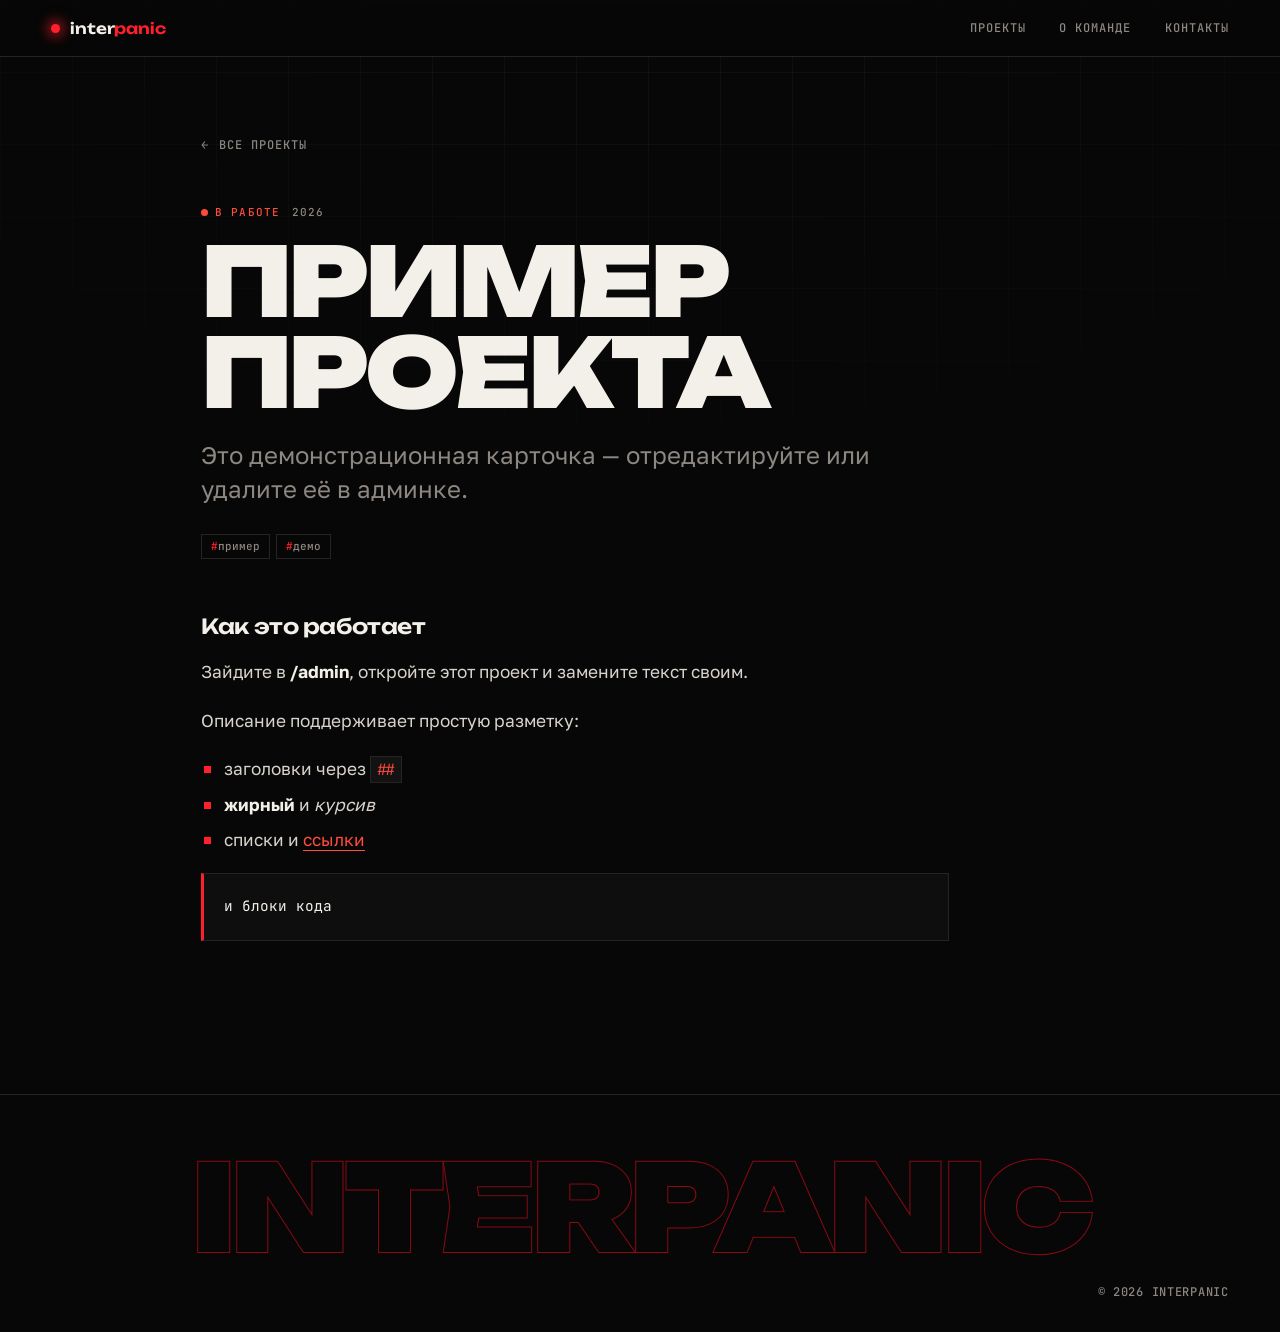
==== p/primer-proekta/index.html @ d17631e9 "Сайт interpanic Co-Authored-By: Claude Fable 5.2 <noreply@anthropic.com>" ====
<!doctype html>
<html lang="ru">
<head>
<meta charset="utf-8">
<meta name="viewport" content="width=device-width, initial-scale=1">
<title>Пример проекта — interpanic</title>
<meta name="description" content="Это демонстрационная карточка — отредактируйте или удалите её в админке.">
<meta property="og:title" content="Пример проекта — interpanic">
<meta property="og:description" content="Это демонстрационная карточка — отредактируйте или удалите её в админке.">
<meta name="theme-color" content="#070707">
<link rel="icon" href="/static/favicon.svg" type="image/svg+xml">
<link rel="preconnect" href="https://fonts.googleapis.com">
<link rel="preconnect" href="https://fonts.gstatic.com" crossorigin>
<link href="https://fonts.googleapis.com/css2?family=Golos+Text:wght@400;500;600&family=JetBrains+Mono:wght@400;500&family=Unbounded:wght@400;600;800;900&display=swap" rel="stylesheet">
<link rel="stylesheet" href="/static/site.css?v=1794582080">
</head>
<body class="page-project">
<div class="bg-grid" aria-hidden="true"></div>
<header class="top">
  <a class="logo" href="/" aria-label="interpanic — на главную"><span class="logo-dot"></span><span>inter<b>panic</b></span></a>
  <nav>
    <a href="/#projects">Проекты</a>
    <a href="/#about">О команде</a>
    <a href="/#contacts">Контакты</a>
  </nav>
</header>
<main>

<article class="project">
  <a class="back" href="/#projects"><span aria-hidden="true">←</span> Все проекты</a>
  <div class="card-meta"><span class="status status-wip">В работе</span><span class="year">2026</span></div>
  <h1 class="p-title">Пример проекта</h1>
  <p class="p-lead">Это демонстрационная карточка — отредактируйте или удалите её в админке.</p>
  <ul class="tags"><li>пример</li><li>демо</li></ul>
  <div class="p-actions"></div>
  
  <div class="prose"><h3>Как это работает</h3>
<p>Зайдите в <strong>/admin</strong>, откройте этот проект и замените текст своим.</p>
<p>Описание поддерживает простую разметку:</p>
<ul><li>заголовки через <code>##</code></li><li><strong>жирный</strong> и <em>курсив</em></li><li>списки и <a href="https://example.com" target="_blank" rel="noopener noreferrer">ссылки</a></li></ul>
<pre><code>и блоки кода</code></pre></div>
</article>

</main>
<footer class="foot" id="contacts">
  <div class="foot-big" aria-hidden="true">interpanic</div>
  <div class="foot-row">
    <div class="foot-links"></div>
    <div class="foot-copy">© 2026 interpanic</div>
  </div>
</footer>
<script src="/static/site.js?v=1794581861" defer></script>
</body>
</html>
---- static/site.css ----
:root {
  --bg: #070707;
  --bg-2: #0e0e0f;
  --surface: #131314;
  --line: #242425;
  --text: #f3efe9;
  --muted: #8d8782;
  --red: #ff1f2d;
  --red-hot: #ff4b3a;
  --red-deep: #8a0a14;
  --red-dark: #2a0508;
  --display: "Unbounded", "Arial Black", system-ui, sans-serif;
  --body: "Golos Text", system-ui, -apple-system, "Segoe UI", sans-serif;
  --mono: "JetBrains Mono", ui-monospace, Consolas, monospace;
  --gutter: clamp(16px, 4vw, 56px);
  --max: 1440px;
}

*, *::before, *::after { box-sizing: border-box; }
html { scroll-behavior: smooth; -webkit-text-size-adjust: 100%; }
body {
  margin: 0;
  background: var(--bg);
  color: var(--text);
  font: 400 17px/1.6 var(--body);
  overflow-x: hidden;
  -webkit-font-smoothing: antialiased;
}
::selection { background: var(--red); color: #000; }
a { color: inherit; text-decoration: none; }
img { display: block; max-width: 100%; }
h1, h2, h3, p, ul, ol, dl, dd, figure { margin: 0; padding: 0; }
ul { list-style: none; }
button { font: inherit; color: inherit; cursor: pointer; }
:focus-visible { outline: 2px solid var(--red); outline-offset: 3px; }
.muted { color: var(--muted); }

/* ---------- фон */
.bg-grid {
  position: fixed; inset: 0; z-index: -1; pointer-events: none;
  background-image:
    linear-gradient(to right, rgba(255,255,255,.035) 1px, transparent 1px),
    linear-gradient(to bottom, rgba(255,255,255,.035) 1px, transparent 1px);
  background-size: 72px 72px;
  mask-image: radial-gradient(ellipse 90% 70% at 50% 0%, #000 20%, transparent 85%);
  -webkit-mask-image: radial-gradient(ellipse 90% 70% at 50% 0%, #000 20%, transparent 85%);
}

/* ---------- шапка */
.top {
  position: sticky; top: 0; z-index: 20;
  display: flex; align-items: center; justify-content: space-between; gap: 16px;
  padding: 14px var(--gutter);
  background: rgba(7,7,7,.72);
  backdrop-filter: blur(14px); -webkit-backdrop-filter: blur(14px);
  border-bottom: 1px solid var(--line);
}
.logo {
  display: inline-flex; align-items: center; gap: 10px;
  font: 600 15px/1 var(--display); letter-spacing: -.01em; text-transform: lowercase;
}
.logo b { color: var(--red); font-weight: 600; }
.logo-dot {
  width: 9px; height: 9px; border-radius: 50%; background: var(--red);
  box-shadow: 0 0 14px 2px var(--red);
}
.top nav { display: flex; gap: clamp(14px, 3vw, 34px); }
.top nav a {
  font: 500 12px/1 var(--mono); letter-spacing: .08em; text-transform: uppercase;
  color: var(--muted); padding: 8px 0; position: relative; transition: color .2s;
}
.top nav a::after {
  content: ""; position: absolute; left: 0; right: 0; bottom: 0; height: 1px;
  background: var(--red); transform: scaleX(0); transform-origin: left; transition: transform .25s;
}
.top nav a:hover { color: var(--text); }
.top nav a:hover::after { transform: scaleX(1); }

main { overflow-x: clip; }

/* ---------- hero */
.hero {
  position: relative;
  max-width: var(--max); margin: 0 auto;
  padding: clamp(48px, 9vw, 120px) var(--gutter) clamp(40px, 6vw, 80px);
}
.hero-glow {
  position: absolute; z-index: -1; pointer-events: none;
  right: -10%; top: -20%; width: 75%; aspect-ratio: 1;
  background: radial-gradient(circle, rgba(255,31,45,.32) 0%, rgba(138,10,20,.16) 38%, transparent 68%);
  filter: blur(20px);
  animation: breathe 7s ease-in-out infinite;
}
@keyframes breathe { 50% { transform: scale(1.12); opacity: .75; } }

.eyebrow {
  display: inline-flex; align-items: center; gap: 10px;
  font: 500 12px/1 var(--mono); letter-spacing: .14em; text-transform: uppercase; color: var(--muted);
  margin-bottom: clamp(20px, 3vw, 36px);
}
.pulse { width: 7px; height: 7px; border-radius: 50%; background: var(--red); animation: pulse 1.6s infinite; }
@keyframes pulse { 0% { box-shadow: 0 0 0 0 rgba(255,31,45,.7); } 100% { box-shadow: 0 0 0 12px rgba(255,31,45,0); } }

.wordmark {
  font: 900 clamp(2.6rem, 14.2vw, 13.5rem)/.86 var(--display);
  letter-spacing: -.045em; text-transform: uppercase;
  display: flex; flex-direction: column;
}
.wm-a { color: var(--bg); -webkit-text-stroke: 3px var(--text); paint-order: stroke fill; }
.wm-b { color: var(--red); align-self: flex-start; text-shadow: 0 0 80px rgba(255,31,45,.45); }

.glitch { position: relative; display: inline-block; }
.glitch::before, .glitch::after {
  content: attr(data-text); position: absolute; left: 0; top: 0; width: 100%;
  pointer-events: none; opacity: .9; text-shadow: none;
}
.glitch::before { color: #fff; animation: glitch-a 4.5s steps(1) infinite; clip-path: inset(0 0 100% 0); }
.glitch::after { color: var(--red-deep); animation: glitch-b 4.5s steps(1) infinite; clip-path: inset(100% 0 0 0); }
@keyframes glitch-a {
  0%, 86%, 100% { clip-path: inset(0 0 100% 0); transform: none; }
  87% { clip-path: inset(12% 0 68% 0); transform: translate(-.035em, 0); }
  89% { clip-path: inset(58% 0 22% 0); transform: translate(.04em, 0); }
  91% { clip-path: inset(34% 0 52% 0); transform: translate(-.02em, 0); }
  93% { clip-path: inset(80% 0 6% 0); transform: translate(.03em, 0); }
}
@keyframes glitch-b {
  0%, 86%, 100% { clip-path: inset(100% 0 0 0); transform: none; }
  88% { clip-path: inset(44% 0 38% 0); transform: translate(.045em, .01em); }
  90% { clip-path: inset(6% 0 82% 0); transform: translate(-.04em, 0); }
  92% { clip-path: inset(66% 0 18% 0); transform: translate(.025em, -.01em); }
}

.hero-row {
  display: flex; flex-wrap: wrap; align-items: flex-end; justify-content: space-between; gap: 24px 48px;
  margin-top: clamp(28px, 4vw, 56px);
}
.lead { max-width: 34ch; font-size: clamp(1.1rem, 1.7vw, 1.5rem); line-height: 1.4; color: var(--text); text-wrap: balance; }

.btn {
  display: inline-flex; align-items: center; gap: 12px;
  padding: 16px 26px; border: 1px solid var(--red); background: var(--red); color: #0a0000;
  font: 600 13px/1 var(--mono); letter-spacing: .08em; text-transform: uppercase;
  transition: background .2s, color .2s, box-shadow .2s, transform .2s;
}
.btn:hover { background: transparent; color: var(--red); box-shadow: 0 0 40px -6px rgba(255,31,45,.7); transform: translateY(-2px); }
.btn-ghost { background: transparent; color: var(--text); border-color: var(--line); }
.btn-ghost:hover { border-color: var(--red); }

.stats {
  display: grid; grid-template-columns: repeat(3, minmax(0, 1fr));
  margin-top: clamp(40px, 6vw, 80px); border-top: 1px solid var(--line);
}
.stats > div { padding: 20px 0 0; display: flex; flex-direction: column-reverse; gap: 6px; }
.stats > div + div { padding-left: clamp(12px, 3vw, 32px); border-left: 1px solid var(--line); }
.stats dt { font: 500 11px/1.2 var(--mono); letter-spacing: .12em; text-transform: uppercase; color: var(--muted); }
.stats dd { font: 800 clamp(1.8rem, 4.5vw, 3.6rem)/1 var(--display); font-variant-numeric: tabular-nums; }

/* ---------- бегущая строка */
.ticker { overflow: hidden; background: var(--red); color: #0a0000; border-block: 1px solid #000; transform: rotate(-1deg) scale(1.02); margin: 12px 0 0; }
.ticker-track { display: inline-flex; align-items: center; white-space: nowrap; padding: 13px 0; animation: ticker 36s linear infinite; }
.ticker span { font: 800 clamp(.9rem, 1.6vw, 1.25rem)/1 var(--display); text-transform: uppercase; letter-spacing: -.01em; padding: 0 20px; }
.ticker i { font-style: normal; font-size: .9em; }
@keyframes ticker { to { transform: translateX(-33.333%); } }

/* ---------- секции */
.section { max-width: var(--max); margin: 0 auto; padding: clamp(64px, 10vw, 140px) var(--gutter) 0; }
.section-head { display: flex; flex-wrap: wrap; align-items: flex-end; justify-content: space-between; gap: 20px 32px; margin-bottom: clamp(28px, 4vw, 52px); }
.section-head h2 { font: 800 clamp(1.9rem, 5.2vw, 4.4rem)/1 var(--display); letter-spacing: -.035em; text-transform: uppercase; display: flex; align-items: baseline; gap: .4em; }
.idx { font: 500 13px/1 var(--mono); letter-spacing: .1em; color: var(--red); transform: translateY(-.9em); }

.chips { display: flex; flex-wrap: wrap; gap: 8px; }
.chip {
  padding: 9px 14px; background: transparent; border: 1px solid var(--line); border-radius: 999px;
  font: 500 12px/1 var(--mono); letter-spacing: .04em; color: var(--muted); transition: all .18s;
}
.chip:hover { color: var(--text); border-color: var(--muted); }
.chip.is-on { background: var(--text); border-color: var(--text); color: #000; }

/* ---------- карточки */
.grid { display: grid; grid-template-columns: repeat(auto-fill, minmax(min(100%, 340px), 1fr)); gap: clamp(14px, 1.6vw, 24px); }
.card {
  position: relative; display: flex; flex-direction: column;
  background: var(--surface); border: 1px solid var(--line);
  transition: border-color .25s, transform .35s cubic-bezier(.2,.8,.2,1), box-shadow .35s;
  overflow: hidden;
}
.card:hover { border-color: var(--red); transform: translateY(-6px); box-shadow: 0 24px 60px -24px rgba(255,31,45,.55); }
.card[hidden] { display: none; }
.card-cover { position: relative; aspect-ratio: 16 / 10; overflow: hidden; background: var(--red-dark); }
.card-cover img { width: 100%; height: 100%; object-fit: cover; filter: saturate(.9) contrast(1.05); transition: transform .6s cubic-bezier(.2,.8,.2,1), filter .4s; }
.card:hover .card-cover img { transform: scale(1.05); filter: none; }
.card-cover::after { content: ""; position: absolute; inset: 0; background: linear-gradient(to top, rgba(19,19,20,.9), transparent 45%); pointer-events: none; }
.cv-0 { background: radial-gradient(circle at 80% 15%, var(--red) 0%, var(--red-deep) 32%, #0b0102 72%); }
.cv-1 { background: repeating-linear-gradient(135deg, #160304 0 18px, #1f0506 18px 36px), var(--red-dark); }
.cv-1::before { content: ""; position: absolute; inset: 0; background: radial-gradient(circle at 15% 90%, rgba(255,31,45,.8), transparent 55%); }
.cv-2 { background: linear-gradient(160deg, #0b0102 30%, var(--red-deep) 70%, var(--red-hot) 100%); }
.cv-3 { background: conic-gradient(from 210deg at 70% 60%, #0b0102, var(--red-deep), var(--red), #0b0102 62%); }
.card-num {
  position: absolute; right: 14px; bottom: -4px; z-index: 1;
  font: 900 clamp(4.5rem, 9vw, 7.5rem)/1 var(--display); letter-spacing: -.06em;
  color: rgba(255,255,255,.16);
}
.card-body { padding: 20px 22px 24px; display: flex; flex-direction: column; gap: 10px; flex: 1; }
.card-meta { display: flex; align-items: center; gap: 12px; font: 500 11px/1 var(--mono); letter-spacing: .1em; text-transform: uppercase; color: var(--muted); }
.status { display: inline-flex; align-items: center; gap: 7px; }
.status::before { content: ""; width: 7px; height: 7px; border-radius: 50%; background: currentColor; }
.status-released { color: var(--text); }
.status-wip { color: var(--red-hot); }
.status-wip::before { animation: pulse 1.6s infinite; }
.status-archived { color: var(--muted); }
.card h3 { font: 600 clamp(1.15rem, 1.6vw, 1.45rem)/1.15 var(--display); letter-spacing: -.02em; padding-right: 32px; }
.card p { color: var(--muted); font-size: .96rem; line-height: 1.5; }
.tags { display: flex; flex-wrap: wrap; gap: 6px; margin-top: auto; padding-top: 8px; }
.tags li { font: 500 11px/1 var(--mono); padding: 6px 9px; border: 1px solid var(--line); color: var(--muted); }
.tags li::before { content: "#"; color: var(--red); }
.card-arrow {
  position: absolute; right: 18px; top: 18px; z-index: 2;
  width: 38px; height: 38px; display: grid; place-items: center;
  background: #000; border: 1px solid var(--line); color: var(--text);
  transition: background .2s, color .2s, border-color .2s;
}
.card:hover .card-arrow { background: var(--red); border-color: var(--red); color: #000; }

@media (min-width: 900px) {
  .card-featured { grid-column: span 2; }
  .card-featured .card-cover { aspect-ratio: 21 / 9; }
  .card-featured h3 { font-size: clamp(1.5rem, 2.4vw, 2.2rem); }
}

.empty {
  border: 1px dashed var(--line); padding: clamp(40px, 8vw, 96px) 24px; text-align: center;
  display: flex; flex-direction: column; gap: 8px; color: var(--muted);
}
.empty b { font: 800 clamp(1.4rem, 3vw, 2.2rem)/1.1 var(--display); color: var(--text); text-transform: uppercase; }

/* ---------- о команде */
.about-body { display: grid; grid-template-columns: minmax(0, 1.4fr) minmax(0, 1fr); gap: clamp(28px, 6vw, 96px); align-items: start; }
.about-text { font-size: clamp(1.2rem, 2.3vw, 2rem); line-height: 1.35; letter-spacing: -.01em; text-wrap: pretty; }
.about-text p + p { margin-top: .8em; }
.about-text strong { color: var(--red); font-weight: 500; }
.about-text a { border-bottom: 1px solid var(--red); }
.members { border-top: 1px solid var(--line); }
.members li { display: flex; justify-content: space-between; align-items: baseline; gap: 16px; padding: 16px 0; border-bottom: 1px solid var(--line); }
.members b { font: 600 1rem/1.2 var(--display); letter-spacing: -.01em; }
.members span { font: 500 12px/1.3 var(--mono); color: var(--muted); text-align: right; text-transform: uppercase; letter-spacing: .06em; }
@media (max-width: 800px) { .about-body { grid-template-columns: 1fr; } }

/* ---------- подвал */
.foot { margin-top: clamp(80px, 12vw, 180px); border-top: 1px solid var(--line); overflow: hidden; }
.foot-big {
  font: 900 clamp(1.6rem, 9.4vw, 9.5rem)/.8 var(--display); letter-spacing: -.05em; text-transform: uppercase; text-align: center;
  color: var(--bg); -webkit-text-stroke: 2px var(--red-deep); paint-order: stroke fill; padding: clamp(28px, 5vw, 64px) 0 0; white-space: nowrap;
  transition: -webkit-text-stroke-color .4s;
}
.foot:hover .foot-big { -webkit-text-stroke-color: var(--red); }
.foot-row { display: flex; flex-wrap: wrap; justify-content: space-between; align-items: center; gap: 16px; max-width: var(--max); margin: 0 auto; padding: 28px var(--gutter) 32px; font: 500 12px/1.4 var(--mono); letter-spacing: .06em; text-transform: uppercase; }
.foot-links { display: flex; flex-wrap: wrap; gap: 10px 26px; }
.foot-links a { display: inline-flex; gap: 6px; transition: color .2s; }
.foot-links a:hover { color: var(--red); }
.foot-links .muted { text-transform: none; letter-spacing: 0; }
.foot-copy { color: var(--muted); }

/* ---------- страница проекта */
.project { max-width: 980px; margin: 0 auto; padding: clamp(32px, 6vw, 72px) var(--gutter) 0; }
.back { display: inline-flex; gap: 10px; font: 500 12px/1 var(--mono); letter-spacing: .08em; text-transform: uppercase; color: var(--muted); margin-bottom: clamp(28px, 5vw, 56px); transition: color .2s; }
.back:hover { color: var(--red); }
.p-title { font: 900 clamp(2.2rem, 8vw, 6rem)/.95 var(--display); letter-spacing: -.04em; text-transform: uppercase; margin: 18px 0 20px; overflow-wrap: anywhere; }
.p-lead { font-size: clamp(1.1rem, 2vw, 1.5rem); line-height: 1.4; color: var(--muted); max-width: 46ch; }
.project .tags { margin-top: 20px; }
.p-actions { display: flex; flex-wrap: wrap; gap: 12px; margin-top: 28px; }
.p-actions:empty { display: none; }
.p-cover { margin-top: clamp(32px, 5vw, 56px); border: 1px solid var(--line); box-shadow: 0 40px 120px -50px rgba(255,31,45,.6); }
.p-cover img { width: 100%; }
.prose { margin-top: clamp(32px, 5vw, 56px); max-width: 68ch; font-size: 1.08rem; line-height: 1.7; color: #d8d3cc; }
.prose > * + * { margin-top: 1.1em; }
.prose h2, .prose h3, .prose h4 { font-family: var(--display); color: var(--text); letter-spacing: -.02em; line-height: 1.15; margin-top: 1.8em; }
.prose h2 { font-size: 1.7rem; font-weight: 800; }
.prose h3 { font-size: 1.3rem; font-weight: 600; }
.prose h4 { font-size: 1.05rem; font-weight: 600; }
.prose a { color: var(--red-hot); border-bottom: 1px solid currentColor; }
.prose strong { color: var(--text); }
.prose ul, .prose ol { padding-left: 1.3em; }
.prose ul { list-style: none; }
.prose ul li { position: relative; }
.prose ul li::before { content: ""; position: absolute; left: -1.15em; top: .7em; width: 7px; height: 7px; background: var(--red); }
.prose li + li { margin-top: .35em; }
.prose code { font: .9em var(--mono); background: var(--surface); border: 1px solid var(--line); padding: .12em .4em; color: var(--red-hot); }
.prose pre { background: var(--bg-2); border: 1px solid var(--line); border-left: 3px solid var(--red); padding: 18px 20px; overflow-x: auto; }
.prose pre code { background: none; border: 0; padding: 0; color: var(--text); font-size: .9rem; }

.notfound { min-height: 60vh; display: grid; place-items: center; align-content: center; gap: 20px; text-align: center; padding: 60px var(--gutter); }
.notfound h1 { font: 900 clamp(6rem, 28vw, 20rem)/.85 var(--display); color: var(--red); letter-spacing: -.05em; }
.notfound p { color: var(--muted); }

/* ---------- появление */
.js .reveal { opacity: 0; transform: translateY(26px); transition: opacity .7s, transform .7s cubic-bezier(.2,.8,.2,1), border-color .25s, box-shadow .35s; }
.js .reveal.in { opacity: 1; transform: none; }
.js .card.reveal.in:hover { transform: translateY(-6px); }

@media (max-width: 560px) {
  .top nav a:nth-child(3) { display: none; }
  .hero-row .btn { width: 100%; justify-content: center; }
}
@media (prefers-reduced-motion: reduce) {
  *, *::before, *::after { animation: none !important; transition: none !important; }
  html { scroll-behavior: auto; }
  .js .reveal { opacity: 1; transform: none; }
}
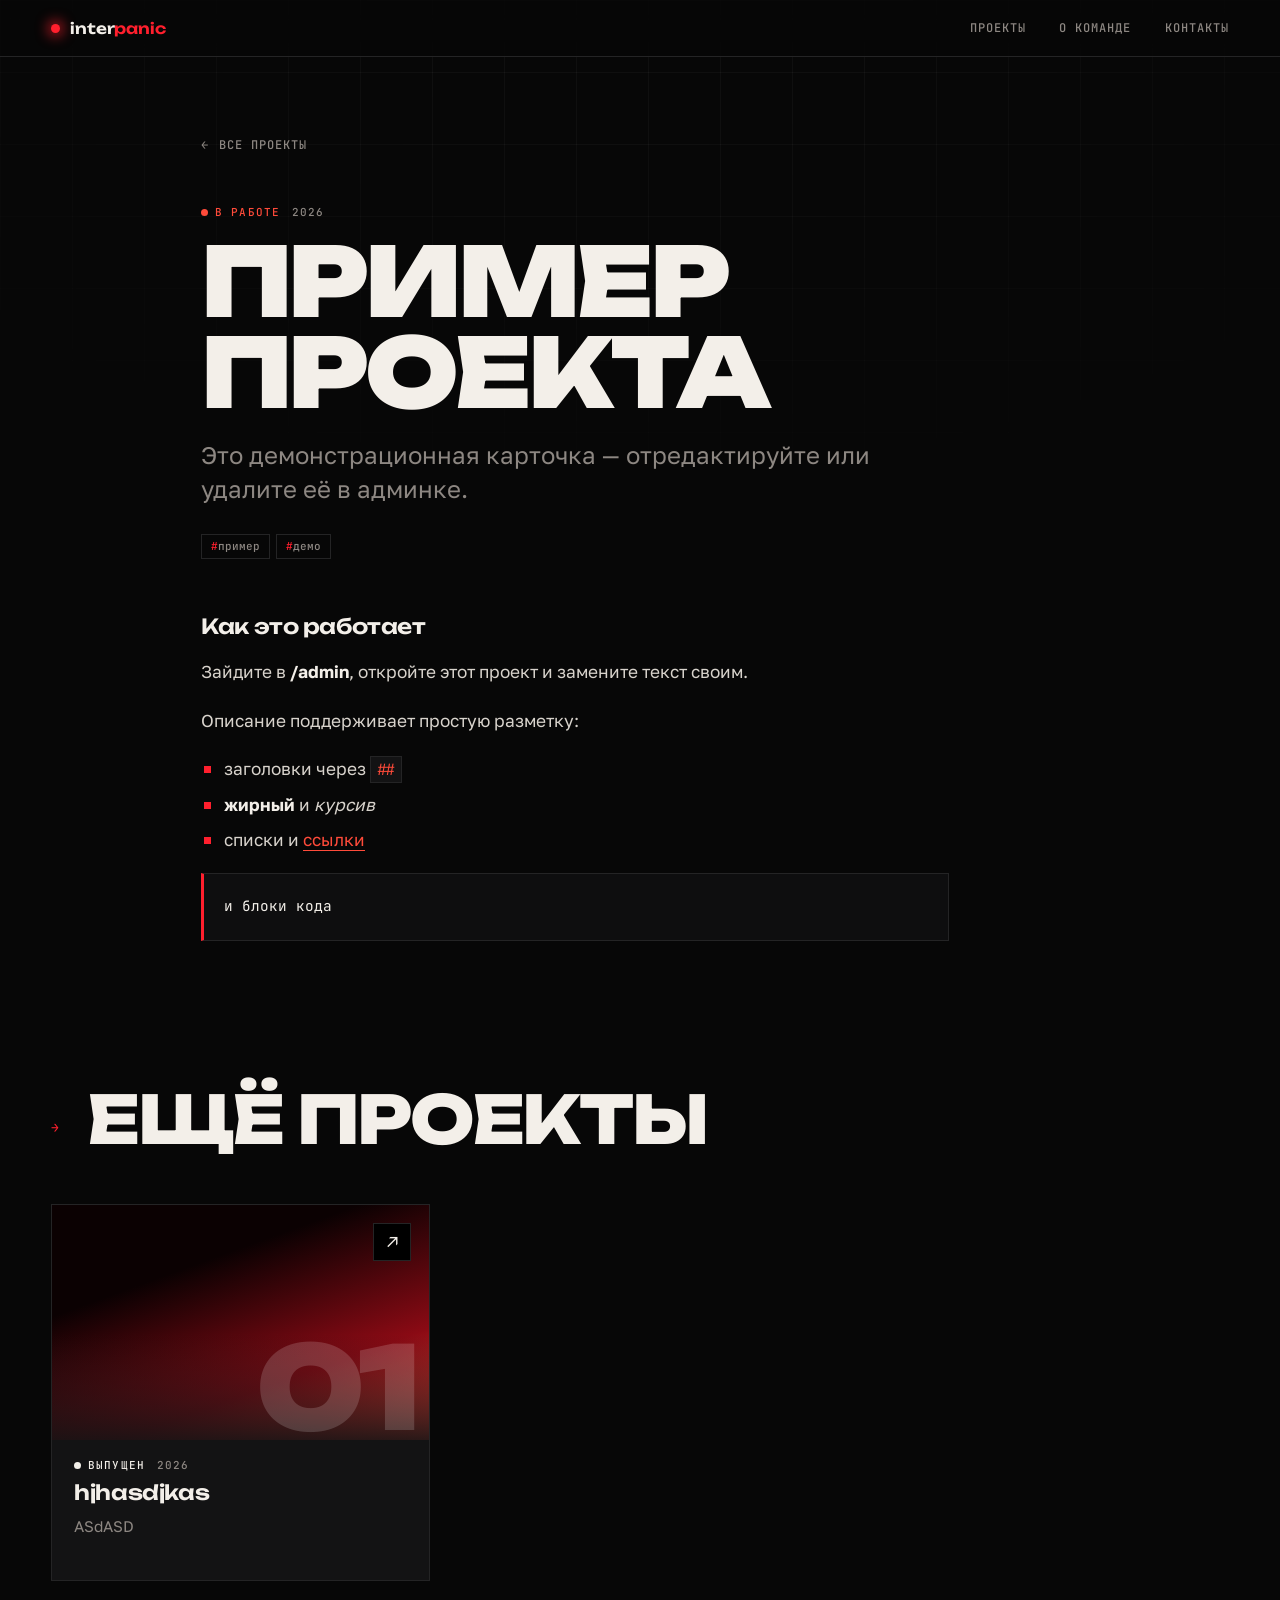
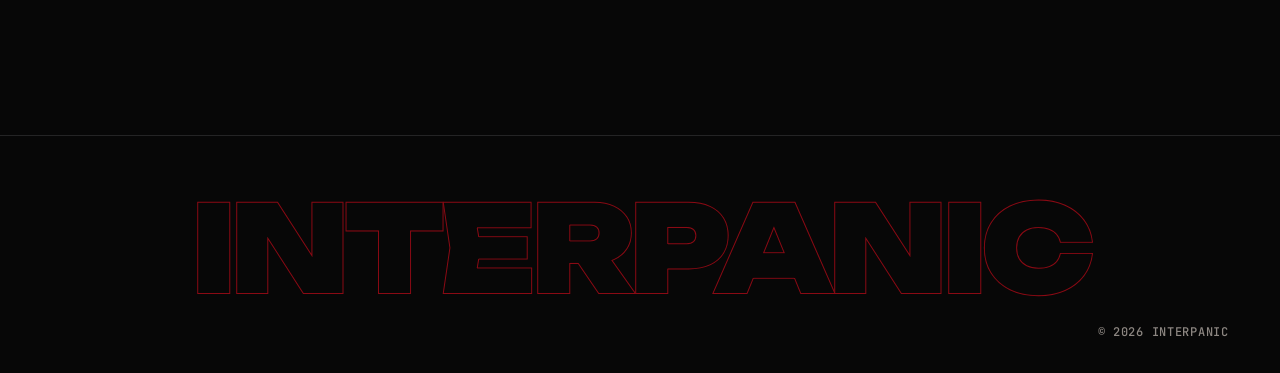
==== commit b4d3ac20: "Обновление сайта 13.11.2026 18:38" ====
--- a/p/primer-proekta/index.html
+++ b/p/primer-proekta/index.html
@@ -40,7 +40,16 @@
 <ul><li>заголовки через <code>##</code></li><li><strong>жирный</strong> и <em>курсив</em></li><li>списки и <a href="https://example.com" target="_blank" rel="noopener noreferrer">ссылки</a></li></ul>
 <pre><code>и блоки кода</code></pre></div>
 </article>
-
+<section class="section"><div class="section-head"><h2><span class="idx">→</span>Ещё проекты</h2></div><div class="grid"><a class="card reveal" href="/p/hjhasdjkas" data-tags="">
+  <div class="card-cover cv-2"><span class="card-num" aria-hidden="true">01</span></div>
+  <div class="card-body">
+    <div class="card-meta"><span class="status status-released">Выпущен</span><span class="year">2026</span></div>
+    <h3>hjhasdjkas</h3>
+    <p>ASdASD</p>
+    <ul class="tags"></ul>
+  </div>
+  <span class="card-arrow" aria-hidden="true">↗</span>
+</a></div></section>
 </main>
 <footer class="foot" id="contacts">
   <div class="foot-big" aria-hidden="true">interpanic</div>
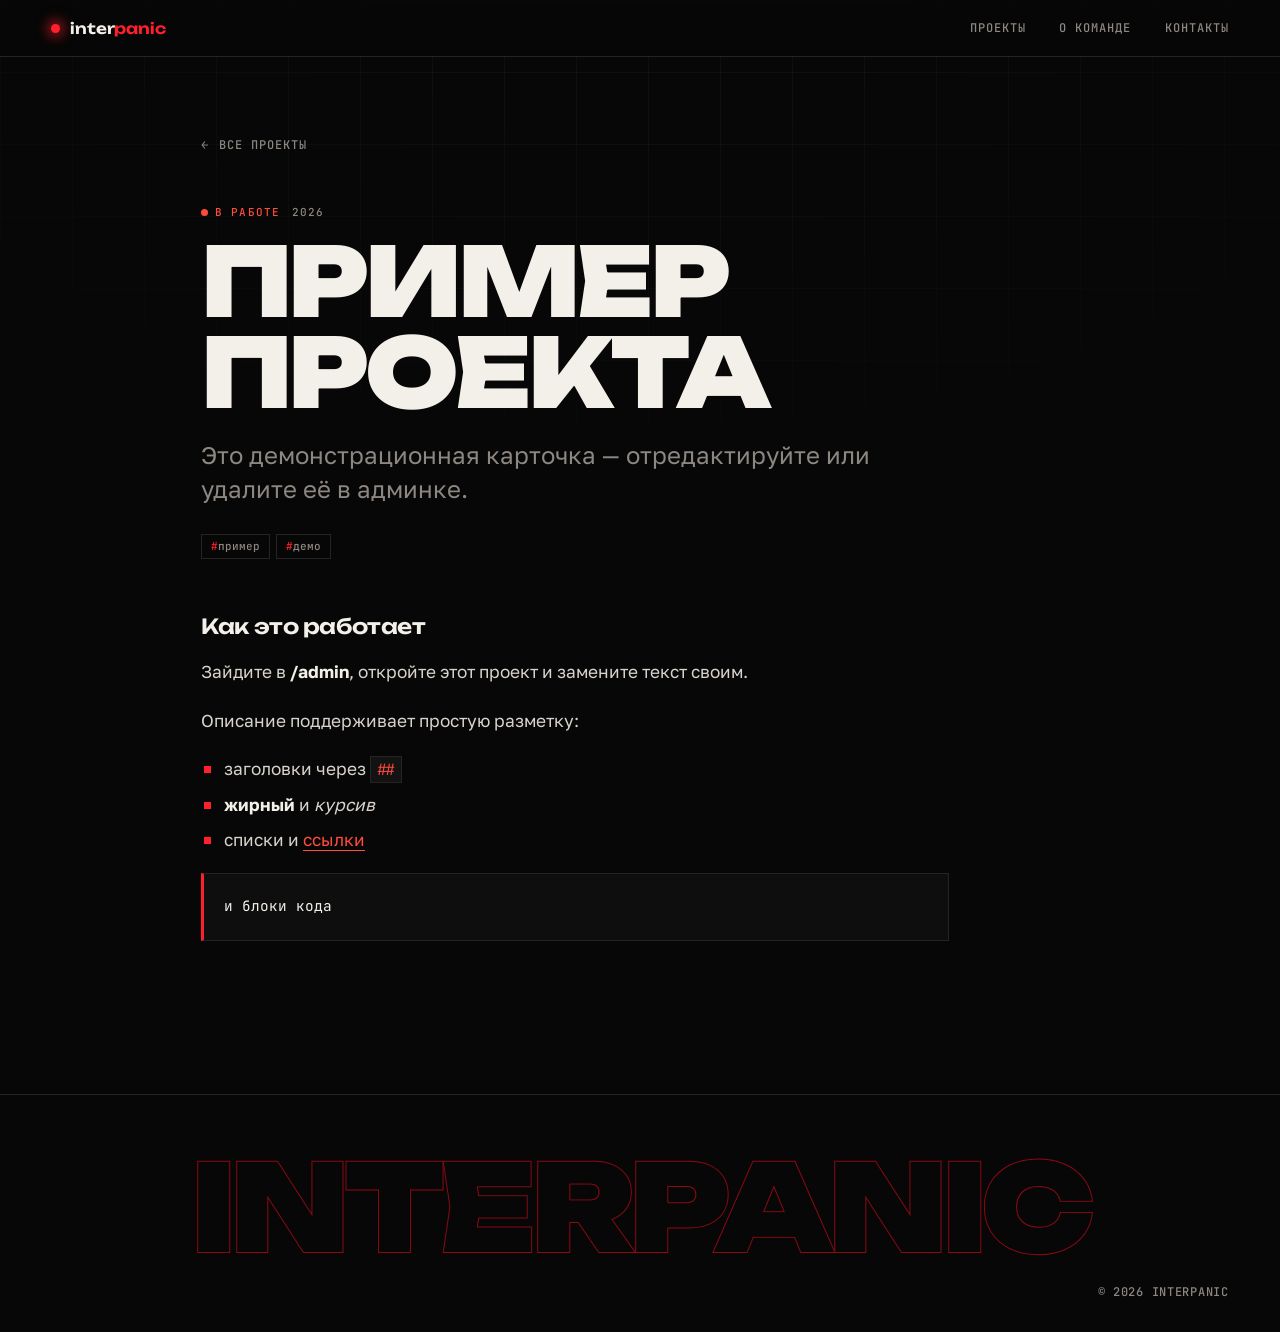
==== commit 4070bafd: "Обновление сайта 13.11.2026 18:50" ====
--- a/p/primer-proekta/index.html
+++ b/p/primer-proekta/index.html
@@ -40,16 +40,7 @@
 <ul><li>заголовки через <code>##</code></li><li><strong>жирный</strong> и <em>курсив</em></li><li>списки и <a href="https://example.com" target="_blank" rel="noopener noreferrer">ссылки</a></li></ul>
 <pre><code>и блоки кода</code></pre></div>
 </article>
-<section class="section"><div class="section-head"><h2><span class="idx">→</span>Ещё проекты</h2></div><div class="grid"><a class="card reveal" href="/p/hjhasdjkas" data-tags="">
-  <div class="card-cover cv-2"><span class="card-num" aria-hidden="true">01</span></div>
-  <div class="card-body">
-    <div class="card-meta"><span class="status status-released">Выпущен</span><span class="year">2026</span></div>
-    <h3>hjhasdjkas</h3>
-    <p>ASdASD</p>
-    <ul class="tags"></ul>
-  </div>
-  <span class="card-arrow" aria-hidden="true">↗</span>
-</a></div></section>
+
 </main>
 <footer class="foot" id="contacts">
   <div class="foot-big" aria-hidden="true">interpanic</div>
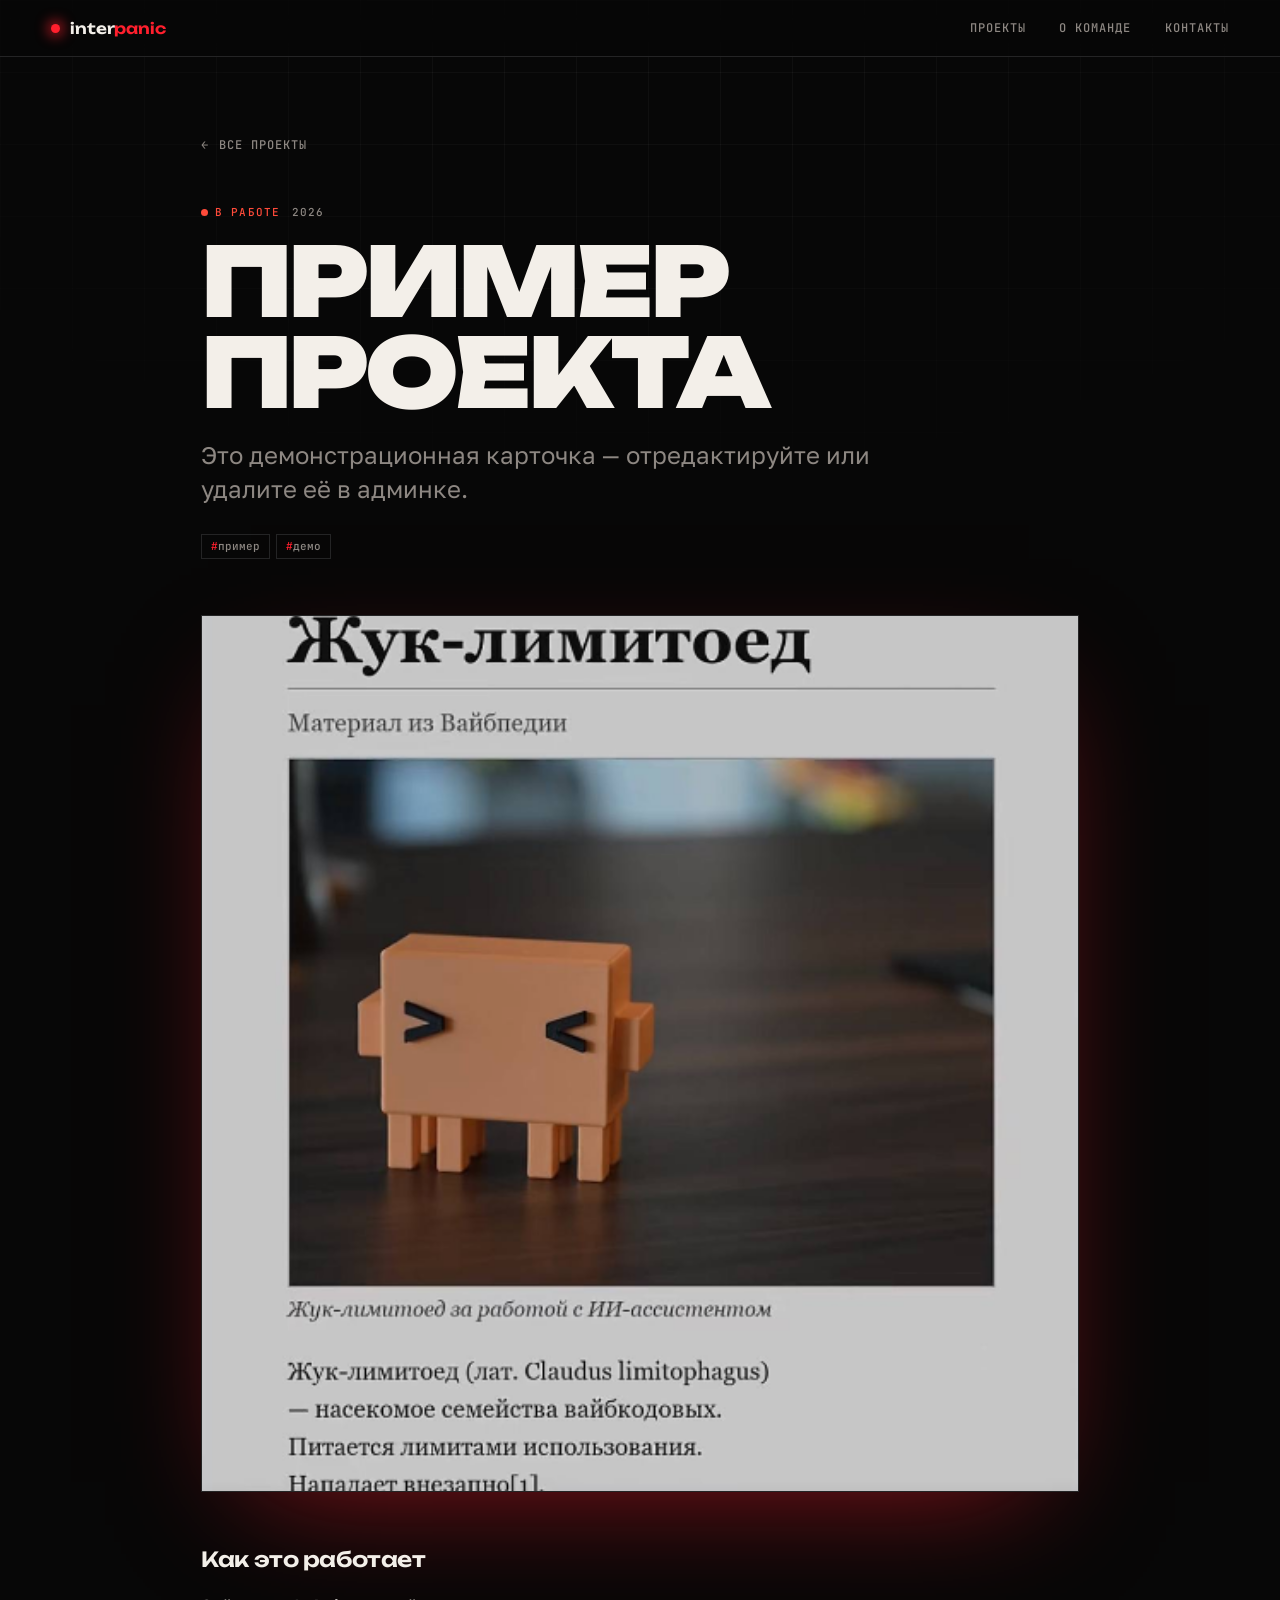
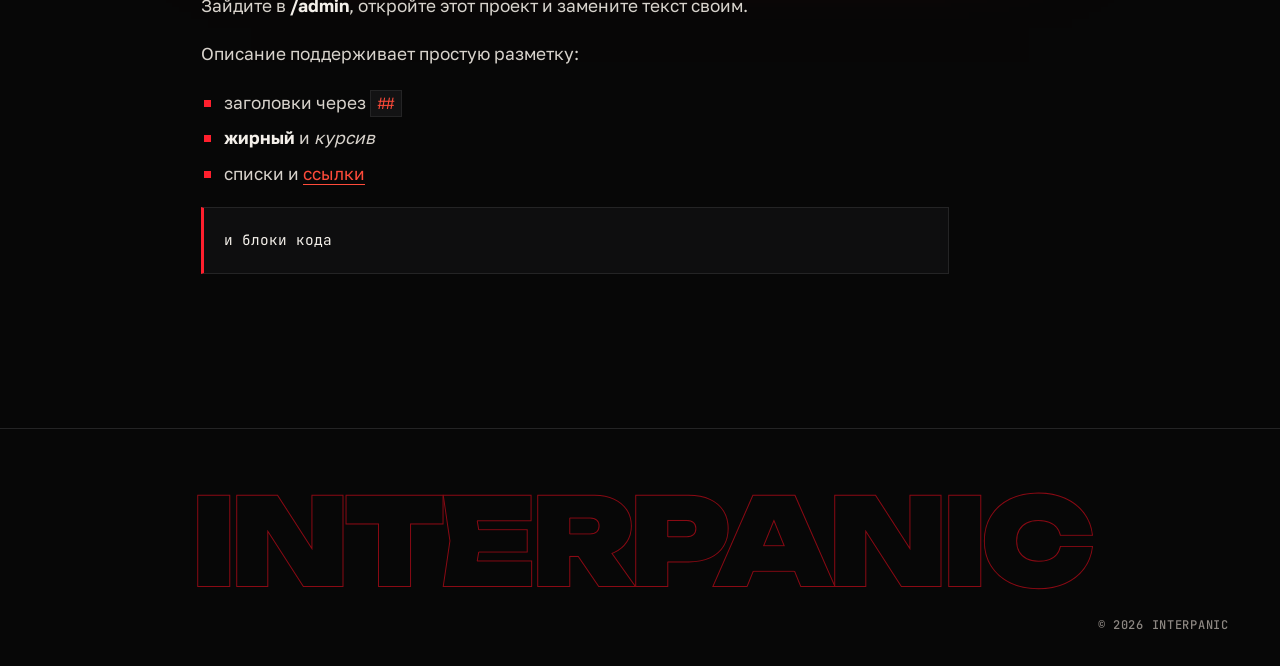
==== commit 3e4afa74: "Обновление сайта 13.11.2026 10:41" ====
--- a/p/primer-proekta/index.html
+++ b/p/primer-proekta/index.html
@@ -12,7 +12,7 @@
 <link rel="preconnect" href="https://fonts.googleapis.com">
 <link rel="preconnect" href="https://fonts.gstatic.com" crossorigin>
 <link href="https://fonts.googleapis.com/css2?family=Golos+Text:wght@400;500;600&family=JetBrains+Mono:wght@400;500&family=Unbounded:wght@400;600;800;900&display=swap" rel="stylesheet">
-<link rel="stylesheet" href="/static/site.css?v=1794582080">
+<link rel="stylesheet" href="/static/site.css?v=9e82927d44">
 </head>
 <body class="page-project">
 <div class="bg-grid" aria-hidden="true"></div>
@@ -33,7 +33,7 @@
   <p class="p-lead">Это демонстрационная карточка — отредактируйте или удалите её в админке.</p>
   <ul class="tags"><li>пример</li><li>демо</li></ul>
   <div class="p-actions"></div>
-  
+  <figure class="p-cover"><img src="/uploads/399c927395d0ecb6b4d0ae6af2a08e31.png" alt="Обложка проекта Пример проекта"></figure>
   <div class="prose"><h3>Как это работает</h3>
 <p>Зайдите в <strong>/admin</strong>, откройте этот проект и замените текст своим.</p>
 <p>Описание поддерживает простую разметку:</p>
@@ -49,6 +49,6 @@
     <div class="foot-copy">© 2026 interpanic</div>
   </div>
 </footer>
-<script src="/static/site.js?v=1794581861" defer></script>
+<script src="/static/site.js?v=f67827b212" defer></script>
 </body>
 </html>
--- a/static/site.css
+++ b/static/site.css
@@ -1,308 +1,308 @@
-:root {
-  --bg: #070707;
-  --bg-2: #0e0e0f;
-  --surface: #131314;
-  --line: #242425;
-  --text: #f3efe9;
-  --muted: #8d8782;
-  --red: #ff1f2d;
-  --red-hot: #ff4b3a;
-  --red-deep: #8a0a14;
-  --red-dark: #2a0508;
-  --display: "Unbounded", "Arial Black", system-ui, sans-serif;
-  --body: "Golos Text", system-ui, -apple-system, "Segoe UI", sans-serif;
-  --mono: "JetBrains Mono", ui-monospace, Consolas, monospace;
-  --gutter: clamp(16px, 4vw, 56px);
-  --max: 1440px;
-}
-
-*, *::before, *::after { box-sizing: border-box; }
-html { scroll-behavior: smooth; -webkit-text-size-adjust: 100%; }
-body {
-  margin: 0;
-  background: var(--bg);
-  color: var(--text);
-  font: 400 17px/1.6 var(--body);
-  overflow-x: hidden;
-  -webkit-font-smoothing: antialiased;
-}
-::selection { background: var(--red); color: #000; }
-a { color: inherit; text-decoration: none; }
-img { display: block; max-width: 100%; }
-h1, h2, h3, p, ul, ol, dl, dd, figure { margin: 0; padding: 0; }
-ul { list-style: none; }
-button { font: inherit; color: inherit; cursor: pointer; }
-:focus-visible { outline: 2px solid var(--red); outline-offset: 3px; }
-.muted { color: var(--muted); }
-
-/* ---------- фон */
-.bg-grid {
-  position: fixed; inset: 0; z-index: -1; pointer-events: none;
-  background-image:
-    linear-gradient(to right, rgba(255,255,255,.035) 1px, transparent 1px),
-    linear-gradient(to bottom, rgba(255,255,255,.035) 1px, transparent 1px);
-  background-size: 72px 72px;
-  mask-image: radial-gradient(ellipse 90% 70% at 50% 0%, #000 20%, transparent 85%);
-  -webkit-mask-image: radial-gradient(ellipse 90% 70% at 50% 0%, #000 20%, transparent 85%);
-}
-
-/* ---------- шапка */
-.top {
-  position: sticky; top: 0; z-index: 20;
-  display: flex; align-items: center; justify-content: space-between; gap: 16px;
-  padding: 14px var(--gutter);
-  background: rgba(7,7,7,.72);
-  backdrop-filter: blur(14px); -webkit-backdrop-filter: blur(14px);
-  border-bottom: 1px solid var(--line);
-}
-.logo {
-  display: inline-flex; align-items: center; gap: 10px;
-  font: 600 15px/1 var(--display); letter-spacing: -.01em; text-transform: lowercase;
-}
-.logo b { color: var(--red); font-weight: 600; }
-.logo-dot {
-  width: 9px; height: 9px; border-radius: 50%; background: var(--red);
-  box-shadow: 0 0 14px 2px var(--red);
-}
-.top nav { display: flex; gap: clamp(14px, 3vw, 34px); }
-.top nav a {
-  font: 500 12px/1 var(--mono); letter-spacing: .08em; text-transform: uppercase;
-  color: var(--muted); padding: 8px 0; position: relative; transition: color .2s;
-}
-.top nav a::after {
-  content: ""; position: absolute; left: 0; right: 0; bottom: 0; height: 1px;
-  background: var(--red); transform: scaleX(0); transform-origin: left; transition: transform .25s;
-}
-.top nav a:hover { color: var(--text); }
-.top nav a:hover::after { transform: scaleX(1); }
-
-main { overflow-x: clip; }
-
-/* ---------- hero */
-.hero {
-  position: relative;
-  max-width: var(--max); margin: 0 auto;
-  padding: clamp(48px, 9vw, 120px) var(--gutter) clamp(40px, 6vw, 80px);
-}
-.hero-glow {
-  position: absolute; z-index: -1; pointer-events: none;
-  right: -10%; top: -20%; width: 75%; aspect-ratio: 1;
-  background: radial-gradient(circle, rgba(255,31,45,.32) 0%, rgba(138,10,20,.16) 38%, transparent 68%);
-  filter: blur(20px);
-  animation: breathe 7s ease-in-out infinite;
-}
-@keyframes breathe { 50% { transform: scale(1.12); opacity: .75; } }
-
-.eyebrow {
-  display: inline-flex; align-items: center; gap: 10px;
-  font: 500 12px/1 var(--mono); letter-spacing: .14em; text-transform: uppercase; color: var(--muted);
-  margin-bottom: clamp(20px, 3vw, 36px);
-}
-.pulse { width: 7px; height: 7px; border-radius: 50%; background: var(--red); animation: pulse 1.6s infinite; }
-@keyframes pulse { 0% { box-shadow: 0 0 0 0 rgba(255,31,45,.7); } 100% { box-shadow: 0 0 0 12px rgba(255,31,45,0); } }
-
-.wordmark {
-  font: 900 clamp(2.6rem, 14.2vw, 13.5rem)/.86 var(--display);
-  letter-spacing: -.045em; text-transform: uppercase;
-  display: flex; flex-direction: column;
-}
-.wm-a { color: var(--bg); -webkit-text-stroke: 3px var(--text); paint-order: stroke fill; }
-.wm-b { color: var(--red); align-self: flex-start; text-shadow: 0 0 80px rgba(255,31,45,.45); }
-
-.glitch { position: relative; display: inline-block; }
-.glitch::before, .glitch::after {
-  content: attr(data-text); position: absolute; left: 0; top: 0; width: 100%;
-  pointer-events: none; opacity: .9; text-shadow: none;
-}
-.glitch::before { color: #fff; animation: glitch-a 4.5s steps(1) infinite; clip-path: inset(0 0 100% 0); }
-.glitch::after { color: var(--red-deep); animation: glitch-b 4.5s steps(1) infinite; clip-path: inset(100% 0 0 0); }
-@keyframes glitch-a {
-  0%, 86%, 100% { clip-path: inset(0 0 100% 0); transform: none; }
-  87% { clip-path: inset(12% 0 68% 0); transform: translate(-.035em, 0); }
-  89% { clip-path: inset(58% 0 22% 0); transform: translate(.04em, 0); }
-  91% { clip-path: inset(34% 0 52% 0); transform: translate(-.02em, 0); }
-  93% { clip-path: inset(80% 0 6% 0); transform: translate(.03em, 0); }
-}
-@keyframes glitch-b {
-  0%, 86%, 100% { clip-path: inset(100% 0 0 0); transform: none; }
-  88% { clip-path: inset(44% 0 38% 0); transform: translate(.045em, .01em); }
-  90% { clip-path: inset(6% 0 82% 0); transform: translate(-.04em, 0); }
-  92% { clip-path: inset(66% 0 18% 0); transform: translate(.025em, -.01em); }
-}
-
-.hero-row {
-  display: flex; flex-wrap: wrap; align-items: flex-end; justify-content: space-between; gap: 24px 48px;
-  margin-top: clamp(28px, 4vw, 56px);
-}
-.lead { max-width: 34ch; font-size: clamp(1.1rem, 1.7vw, 1.5rem); line-height: 1.4; color: var(--text); text-wrap: balance; }
-
-.btn {
-  display: inline-flex; align-items: center; gap: 12px;
-  padding: 16px 26px; border: 1px solid var(--red); background: var(--red); color: #0a0000;
-  font: 600 13px/1 var(--mono); letter-spacing: .08em; text-transform: uppercase;
-  transition: background .2s, color .2s, box-shadow .2s, transform .2s;
-}
-.btn:hover { background: transparent; color: var(--red); box-shadow: 0 0 40px -6px rgba(255,31,45,.7); transform: translateY(-2px); }
-.btn-ghost { background: transparent; color: var(--text); border-color: var(--line); }
-.btn-ghost:hover { border-color: var(--red); }
-
-.stats {
-  display: grid; grid-template-columns: repeat(3, minmax(0, 1fr));
-  margin-top: clamp(40px, 6vw, 80px); border-top: 1px solid var(--line);
-}
-.stats > div { padding: 20px 0 0; display: flex; flex-direction: column-reverse; gap: 6px; }
-.stats > div + div { padding-left: clamp(12px, 3vw, 32px); border-left: 1px solid var(--line); }
-.stats dt { font: 500 11px/1.2 var(--mono); letter-spacing: .12em; text-transform: uppercase; color: var(--muted); }
-.stats dd { font: 800 clamp(1.8rem, 4.5vw, 3.6rem)/1 var(--display); font-variant-numeric: tabular-nums; }
-
-/* ---------- бегущая строка */
-.ticker { overflow: hidden; background: var(--red); color: #0a0000; border-block: 1px solid #000; transform: rotate(-1deg) scale(1.02); margin: 12px 0 0; }
-.ticker-track { display: inline-flex; align-items: center; white-space: nowrap; padding: 13px 0; animation: ticker 36s linear infinite; }
-.ticker span { font: 800 clamp(.9rem, 1.6vw, 1.25rem)/1 var(--display); text-transform: uppercase; letter-spacing: -.01em; padding: 0 20px; }
-.ticker i { font-style: normal; font-size: .9em; }
-@keyframes ticker { to { transform: translateX(-33.333%); } }
-
-/* ---------- секции */
-.section { max-width: var(--max); margin: 0 auto; padding: clamp(64px, 10vw, 140px) var(--gutter) 0; }
-.section-head { display: flex; flex-wrap: wrap; align-items: flex-end; justify-content: space-between; gap: 20px 32px; margin-bottom: clamp(28px, 4vw, 52px); }
-.section-head h2 { font: 800 clamp(1.9rem, 5.2vw, 4.4rem)/1 var(--display); letter-spacing: -.035em; text-transform: uppercase; display: flex; align-items: baseline; gap: .4em; }
-.idx { font: 500 13px/1 var(--mono); letter-spacing: .1em; color: var(--red); transform: translateY(-.9em); }
-
-.chips { display: flex; flex-wrap: wrap; gap: 8px; }
-.chip {
-  padding: 9px 14px; background: transparent; border: 1px solid var(--line); border-radius: 999px;
-  font: 500 12px/1 var(--mono); letter-spacing: .04em; color: var(--muted); transition: all .18s;
-}
-.chip:hover { color: var(--text); border-color: var(--muted); }
-.chip.is-on { background: var(--text); border-color: var(--text); color: #000; }
-
-/* ---------- карточки */
-.grid { display: grid; grid-template-columns: repeat(auto-fill, minmax(min(100%, 340px), 1fr)); gap: clamp(14px, 1.6vw, 24px); }
-.card {
-  position: relative; display: flex; flex-direction: column;
-  background: var(--surface); border: 1px solid var(--line);
-  transition: border-color .25s, transform .35s cubic-bezier(.2,.8,.2,1), box-shadow .35s;
-  overflow: hidden;
-}
-.card:hover { border-color: var(--red); transform: translateY(-6px); box-shadow: 0 24px 60px -24px rgba(255,31,45,.55); }
-.card[hidden] { display: none; }
-.card-cover { position: relative; aspect-ratio: 16 / 10; overflow: hidden; background: var(--red-dark); }
-.card-cover img { width: 100%; height: 100%; object-fit: cover; filter: saturate(.9) contrast(1.05); transition: transform .6s cubic-bezier(.2,.8,.2,1), filter .4s; }
-.card:hover .card-cover img { transform: scale(1.05); filter: none; }
-.card-cover::after { content: ""; position: absolute; inset: 0; background: linear-gradient(to top, rgba(19,19,20,.9), transparent 45%); pointer-events: none; }
-.cv-0 { background: radial-gradient(circle at 80% 15%, var(--red) 0%, var(--red-deep) 32%, #0b0102 72%); }
-.cv-1 { background: repeating-linear-gradient(135deg, #160304 0 18px, #1f0506 18px 36px), var(--red-dark); }
-.cv-1::before { content: ""; position: absolute; inset: 0; background: radial-gradient(circle at 15% 90%, rgba(255,31,45,.8), transparent 55%); }
-.cv-2 { background: linear-gradient(160deg, #0b0102 30%, var(--red-deep) 70%, var(--red-hot) 100%); }
-.cv-3 { background: conic-gradient(from 210deg at 70% 60%, #0b0102, var(--red-deep), var(--red), #0b0102 62%); }
-.card-num {
-  position: absolute; right: 14px; bottom: -4px; z-index: 1;
-  font: 900 clamp(4.5rem, 9vw, 7.5rem)/1 var(--display); letter-spacing: -.06em;
-  color: rgba(255,255,255,.16);
-}
-.card-body { padding: 20px 22px 24px; display: flex; flex-direction: column; gap: 10px; flex: 1; }
-.card-meta { display: flex; align-items: center; gap: 12px; font: 500 11px/1 var(--mono); letter-spacing: .1em; text-transform: uppercase; color: var(--muted); }
-.status { display: inline-flex; align-items: center; gap: 7px; }
-.status::before { content: ""; width: 7px; height: 7px; border-radius: 50%; background: currentColor; }
-.status-released { color: var(--text); }
-.status-wip { color: var(--red-hot); }
-.status-wip::before { animation: pulse 1.6s infinite; }
-.status-archived { color: var(--muted); }
-.card h3 { font: 600 clamp(1.15rem, 1.6vw, 1.45rem)/1.15 var(--display); letter-spacing: -.02em; padding-right: 32px; }
-.card p { color: var(--muted); font-size: .96rem; line-height: 1.5; }
-.tags { display: flex; flex-wrap: wrap; gap: 6px; margin-top: auto; padding-top: 8px; }
-.tags li { font: 500 11px/1 var(--mono); padding: 6px 9px; border: 1px solid var(--line); color: var(--muted); }
-.tags li::before { content: "#"; color: var(--red); }
-.card-arrow {
-  position: absolute; right: 18px; top: 18px; z-index: 2;
-  width: 38px; height: 38px; display: grid; place-items: center;
-  background: #000; border: 1px solid var(--line); color: var(--text);
-  transition: background .2s, color .2s, border-color .2s;
-}
-.card:hover .card-arrow { background: var(--red); border-color: var(--red); color: #000; }
-
-@media (min-width: 900px) {
-  .card-featured { grid-column: span 2; }
-  .card-featured .card-cover { aspect-ratio: 21 / 9; }
-  .card-featured h3 { font-size: clamp(1.5rem, 2.4vw, 2.2rem); }
-}
-
-.empty {
-  border: 1px dashed var(--line); padding: clamp(40px, 8vw, 96px) 24px; text-align: center;
-  display: flex; flex-direction: column; gap: 8px; color: var(--muted);
-}
-.empty b { font: 800 clamp(1.4rem, 3vw, 2.2rem)/1.1 var(--display); color: var(--text); text-transform: uppercase; }
-
-/* ---------- о команде */
-.about-body { display: grid; grid-template-columns: minmax(0, 1.4fr) minmax(0, 1fr); gap: clamp(28px, 6vw, 96px); align-items: start; }
-.about-text { font-size: clamp(1.2rem, 2.3vw, 2rem); line-height: 1.35; letter-spacing: -.01em; text-wrap: pretty; }
-.about-text p + p { margin-top: .8em; }
-.about-text strong { color: var(--red); font-weight: 500; }
-.about-text a { border-bottom: 1px solid var(--red); }
-.members { border-top: 1px solid var(--line); }
-.members li { display: flex; justify-content: space-between; align-items: baseline; gap: 16px; padding: 16px 0; border-bottom: 1px solid var(--line); }
-.members b { font: 600 1rem/1.2 var(--display); letter-spacing: -.01em; }
-.members span { font: 500 12px/1.3 var(--mono); color: var(--muted); text-align: right; text-transform: uppercase; letter-spacing: .06em; }
-@media (max-width: 800px) { .about-body { grid-template-columns: 1fr; } }
-
-/* ---------- подвал */
-.foot { margin-top: clamp(80px, 12vw, 180px); border-top: 1px solid var(--line); overflow: hidden; }
-.foot-big {
-  font: 900 clamp(1.6rem, 9.4vw, 9.5rem)/.8 var(--display); letter-spacing: -.05em; text-transform: uppercase; text-align: center;
-  color: var(--bg); -webkit-text-stroke: 2px var(--red-deep); paint-order: stroke fill; padding: clamp(28px, 5vw, 64px) 0 0; white-space: nowrap;
-  transition: -webkit-text-stroke-color .4s;
-}
-.foot:hover .foot-big { -webkit-text-stroke-color: var(--red); }
-.foot-row { display: flex; flex-wrap: wrap; justify-content: space-between; align-items: center; gap: 16px; max-width: var(--max); margin: 0 auto; padding: 28px var(--gutter) 32px; font: 500 12px/1.4 var(--mono); letter-spacing: .06em; text-transform: uppercase; }
-.foot-links { display: flex; flex-wrap: wrap; gap: 10px 26px; }
-.foot-links a { display: inline-flex; gap: 6px; transition: color .2s; }
-.foot-links a:hover { color: var(--red); }
-.foot-links .muted { text-transform: none; letter-spacing: 0; }
-.foot-copy { color: var(--muted); }
-
-/* ---------- страница проекта */
-.project { max-width: 980px; margin: 0 auto; padding: clamp(32px, 6vw, 72px) var(--gutter) 0; }
-.back { display: inline-flex; gap: 10px; font: 500 12px/1 var(--mono); letter-spacing: .08em; text-transform: uppercase; color: var(--muted); margin-bottom: clamp(28px, 5vw, 56px); transition: color .2s; }
-.back:hover { color: var(--red); }
-.p-title { font: 900 clamp(2.2rem, 8vw, 6rem)/.95 var(--display); letter-spacing: -.04em; text-transform: uppercase; margin: 18px 0 20px; overflow-wrap: anywhere; }
-.p-lead { font-size: clamp(1.1rem, 2vw, 1.5rem); line-height: 1.4; color: var(--muted); max-width: 46ch; }
-.project .tags { margin-top: 20px; }
-.p-actions { display: flex; flex-wrap: wrap; gap: 12px; margin-top: 28px; }
-.p-actions:empty { display: none; }
-.p-cover { margin-top: clamp(32px, 5vw, 56px); border: 1px solid var(--line); box-shadow: 0 40px 120px -50px rgba(255,31,45,.6); }
-.p-cover img { width: 100%; }
-.prose { margin-top: clamp(32px, 5vw, 56px); max-width: 68ch; font-size: 1.08rem; line-height: 1.7; color: #d8d3cc; }
-.prose > * + * { margin-top: 1.1em; }
-.prose h2, .prose h3, .prose h4 { font-family: var(--display); color: var(--text); letter-spacing: -.02em; line-height: 1.15; margin-top: 1.8em; }
-.prose h2 { font-size: 1.7rem; font-weight: 800; }
-.prose h3 { font-size: 1.3rem; font-weight: 600; }
-.prose h4 { font-size: 1.05rem; font-weight: 600; }
-.prose a { color: var(--red-hot); border-bottom: 1px solid currentColor; }
-.prose strong { color: var(--text); }
-.prose ul, .prose ol { padding-left: 1.3em; }
-.prose ul { list-style: none; }
-.prose ul li { position: relative; }
-.prose ul li::before { content: ""; position: absolute; left: -1.15em; top: .7em; width: 7px; height: 7px; background: var(--red); }
-.prose li + li { margin-top: .35em; }
-.prose code { font: .9em var(--mono); background: var(--surface); border: 1px solid var(--line); padding: .12em .4em; color: var(--red-hot); }
-.prose pre { background: var(--bg-2); border: 1px solid var(--line); border-left: 3px solid var(--red); padding: 18px 20px; overflow-x: auto; }
-.prose pre code { background: none; border: 0; padding: 0; color: var(--text); font-size: .9rem; }
-
-.notfound { min-height: 60vh; display: grid; place-items: center; align-content: center; gap: 20px; text-align: center; padding: 60px var(--gutter); }
-.notfound h1 { font: 900 clamp(6rem, 28vw, 20rem)/.85 var(--display); color: var(--red); letter-spacing: -.05em; }
-.notfound p { color: var(--muted); }
-
-/* ---------- появление */
-.js .reveal { opacity: 0; transform: translateY(26px); transition: opacity .7s, transform .7s cubic-bezier(.2,.8,.2,1), border-color .25s, box-shadow .35s; }
-.js .reveal.in { opacity: 1; transform: none; }
-.js .card.reveal.in:hover { transform: translateY(-6px); }
-
-@media (max-width: 560px) {
-  .top nav a:nth-child(3) { display: none; }
-  .hero-row .btn { width: 100%; justify-content: center; }
-}
-@media (prefers-reduced-motion: reduce) {
-  *, *::before, *::after { animation: none !important; transition: none !important; }
-  html { scroll-behavior: auto; }
-  .js .reveal { opacity: 1; transform: none; }
-}
+:root {
+  --bg: #070707;
+  --bg-2: #0e0e0f;
+  --surface: #131314;
+  --line: #242425;
+  --text: #f3efe9;
+  --muted: #8d8782;
+  --red: #ff1f2d;
+  --red-hot: #ff4b3a;
+  --red-deep: #8a0a14;
+  --red-dark: #2a0508;
+  --display: "Unbounded", "Arial Black", system-ui, sans-serif;
+  --body: "Golos Text", system-ui, -apple-system, "Segoe UI", sans-serif;
+  --mono: "JetBrains Mono", ui-monospace, Consolas, monospace;
+  --gutter: clamp(16px, 4vw, 56px);
+  --max: 1440px;
+}
+
+*, *::before, *::after { box-sizing: border-box; }
+html { scroll-behavior: smooth; -webkit-text-size-adjust: 100%; }
+body {
+  margin: 0;
+  background: var(--bg);
+  color: var(--text);
+  font: 400 17px/1.6 var(--body);
+  overflow-x: hidden;
+  -webkit-font-smoothing: antialiased;
+}
+::selection { background: var(--red); color: #000; }
+a { color: inherit; text-decoration: none; }
+img { display: block; max-width: 100%; }
+h1, h2, h3, p, ul, ol, dl, dd, figure { margin: 0; padding: 0; }
+ul { list-style: none; }
+button { font: inherit; color: inherit; cursor: pointer; }
+:focus-visible { outline: 2px solid var(--red); outline-offset: 3px; }
+.muted { color: var(--muted); }
+
+/* ---------- фон */
+.bg-grid {
+  position: fixed; inset: 0; z-index: -1; pointer-events: none;
+  background-image:
+    linear-gradient(to right, rgba(255,255,255,.035) 1px, transparent 1px),
+    linear-gradient(to bottom, rgba(255,255,255,.035) 1px, transparent 1px);
+  background-size: 72px 72px;
+  mask-image: radial-gradient(ellipse 90% 70% at 50% 0%, #000 20%, transparent 85%);
+  -webkit-mask-image: radial-gradient(ellipse 90% 70% at 50% 0%, #000 20%, transparent 85%);
+}
+
+/* ---------- шапка */
+.top {
+  position: sticky; top: 0; z-index: 20;
+  display: flex; align-items: center; justify-content: space-between; gap: 16px;
+  padding: 14px var(--gutter);
+  background: rgba(7,7,7,.72);
+  backdrop-filter: blur(14px); -webkit-backdrop-filter: blur(14px);
+  border-bottom: 1px solid var(--line);
+}
+.logo {
+  display: inline-flex; align-items: center; gap: 10px;
+  font: 600 15px/1 var(--display); letter-spacing: -.01em; text-transform: lowercase;
+}
+.logo b { color: var(--red); font-weight: 600; }
+.logo-dot {
+  width: 9px; height: 9px; border-radius: 50%; background: var(--red);
+  box-shadow: 0 0 14px 2px var(--red);
+}
+.top nav { display: flex; gap: clamp(14px, 3vw, 34px); }
+.top nav a {
+  font: 500 12px/1 var(--mono); letter-spacing: .08em; text-transform: uppercase;
+  color: var(--muted); padding: 8px 0; position: relative; transition: color .2s;
+}
+.top nav a::after {
+  content: ""; position: absolute; left: 0; right: 0; bottom: 0; height: 1px;
+  background: var(--red); transform: scaleX(0); transform-origin: left; transition: transform .25s;
+}
+.top nav a:hover { color: var(--text); }
+.top nav a:hover::after { transform: scaleX(1); }
+
+main { overflow-x: clip; }
+
+/* ---------- hero */
+.hero {
+  position: relative;
+  max-width: var(--max); margin: 0 auto;
+  padding: clamp(48px, 9vw, 120px) var(--gutter) clamp(40px, 6vw, 80px);
+}
+.hero-glow {
+  position: absolute; z-index: -1; pointer-events: none;
+  right: -10%; top: -20%; width: 75%; aspect-ratio: 1;
+  background: radial-gradient(circle, rgba(255,31,45,.32) 0%, rgba(138,10,20,.16) 38%, transparent 68%);
+  filter: blur(20px);
+  animation: breathe 7s ease-in-out infinite;
+}
+@keyframes breathe { 50% { transform: scale(1.12); opacity: .75; } }
+
+.eyebrow {
+  display: inline-flex; align-items: center; gap: 10px;
+  font: 500 12px/1 var(--mono); letter-spacing: .14em; text-transform: uppercase; color: var(--muted);
+  margin-bottom: clamp(20px, 3vw, 36px);
+}
+.pulse { width: 7px; height: 7px; border-radius: 50%; background: var(--red); animation: pulse 1.6s infinite; }
+@keyframes pulse { 0% { box-shadow: 0 0 0 0 rgba(255,31,45,.7); } 100% { box-shadow: 0 0 0 12px rgba(255,31,45,0); } }
+
+.wordmark {
+  font: 900 clamp(2.6rem, 14.2vw, 13.5rem)/.86 var(--display);
+  letter-spacing: -.045em; text-transform: uppercase;
+  display: flex; flex-direction: column;
+}
+.wm-a { color: var(--bg); -webkit-text-stroke: 3px var(--text); paint-order: stroke fill; }
+.wm-b { color: var(--red); align-self: flex-start; text-shadow: 0 0 80px rgba(255,31,45,.45); }
+
+.glitch { position: relative; display: inline-block; }
+.glitch::before, .glitch::after {
+  content: attr(data-text); position: absolute; left: 0; top: 0; width: 100%;
+  pointer-events: none; opacity: .9; text-shadow: none;
+}
+.glitch::before { color: #fff; animation: glitch-a 4.5s steps(1) infinite; clip-path: inset(0 0 100% 0); }
+.glitch::after { color: var(--red-deep); animation: glitch-b 4.5s steps(1) infinite; clip-path: inset(100% 0 0 0); }
+@keyframes glitch-a {
+  0%, 86%, 100% { clip-path: inset(0 0 100% 0); transform: none; }
+  87% { clip-path: inset(12% 0 68% 0); transform: translate(-.035em, 0); }
+  89% { clip-path: inset(58% 0 22% 0); transform: translate(.04em, 0); }
+  91% { clip-path: inset(34% 0 52% 0); transform: translate(-.02em, 0); }
+  93% { clip-path: inset(80% 0 6% 0); transform: translate(.03em, 0); }
+}
+@keyframes glitch-b {
+  0%, 86%, 100% { clip-path: inset(100% 0 0 0); transform: none; }
+  88% { clip-path: inset(44% 0 38% 0); transform: translate(.045em, .01em); }
+  90% { clip-path: inset(6% 0 82% 0); transform: translate(-.04em, 0); }
+  92% { clip-path: inset(66% 0 18% 0); transform: translate(.025em, -.01em); }
+}
+
+.hero-row {
+  display: flex; flex-wrap: wrap; align-items: flex-end; justify-content: space-between; gap: 24px 48px;
+  margin-top: clamp(28px, 4vw, 56px);
+}
+.lead { max-width: 34ch; font-size: clamp(1.1rem, 1.7vw, 1.5rem); line-height: 1.4; color: var(--text); text-wrap: balance; }
+
+.btn {
+  display: inline-flex; align-items: center; gap: 12px;
+  padding: 16px 26px; border: 1px solid var(--red); background: var(--red); color: #0a0000;
+  font: 600 13px/1 var(--mono); letter-spacing: .08em; text-transform: uppercase;
+  transition: background .2s, color .2s, box-shadow .2s, transform .2s;
+}
+.btn:hover { background: transparent; color: var(--red); box-shadow: 0 0 40px -6px rgba(255,31,45,.7); transform: translateY(-2px); }
+.btn-ghost { background: transparent; color: var(--text); border-color: var(--line); }
+.btn-ghost:hover { border-color: var(--red); }
+
+.stats {
+  display: grid; grid-template-columns: repeat(3, minmax(0, 1fr));
+  margin-top: clamp(40px, 6vw, 80px); border-top: 1px solid var(--line);
+}
+.stats > div { padding: 20px 0 0; display: flex; flex-direction: column-reverse; gap: 6px; }
+.stats > div + div { padding-left: clamp(12px, 3vw, 32px); border-left: 1px solid var(--line); }
+.stats dt { font: 500 11px/1.2 var(--mono); letter-spacing: .12em; text-transform: uppercase; color: var(--muted); }
+.stats dd { font: 800 clamp(1.8rem, 4.5vw, 3.6rem)/1 var(--display); font-variant-numeric: tabular-nums; }
+
+/* ---------- бегущая строка */
+.ticker { overflow: hidden; background: var(--red); color: #0a0000; border-block: 1px solid #000; transform: rotate(-1deg) scale(1.02); margin: 12px 0 0; }
+.ticker-track { display: inline-flex; align-items: center; white-space: nowrap; padding: 13px 0; animation: ticker 36s linear infinite; }
+.ticker span { font: 800 clamp(.9rem, 1.6vw, 1.25rem)/1 var(--display); text-transform: uppercase; letter-spacing: -.01em; padding: 0 20px; }
+.ticker i { font-style: normal; font-size: .9em; }
+@keyframes ticker { to { transform: translateX(-33.333%); } }
+
+/* ---------- секции */
+.section { max-width: var(--max); margin: 0 auto; padding: clamp(64px, 10vw, 140px) var(--gutter) 0; }
+.section-head { display: flex; flex-wrap: wrap; align-items: flex-end; justify-content: space-between; gap: 20px 32px; margin-bottom: clamp(28px, 4vw, 52px); }
+.section-head h2 { font: 800 clamp(1.9rem, 5.2vw, 4.4rem)/1 var(--display); letter-spacing: -.035em; text-transform: uppercase; display: flex; align-items: baseline; gap: .4em; }
+.idx { font: 500 13px/1 var(--mono); letter-spacing: .1em; color: var(--red); transform: translateY(-.9em); }
+
+.chips { display: flex; flex-wrap: wrap; gap: 8px; }
+.chip {
+  padding: 9px 14px; background: transparent; border: 1px solid var(--line); border-radius: 999px;
+  font: 500 12px/1 var(--mono); letter-spacing: .04em; color: var(--muted); transition: all .18s;
+}
+.chip:hover { color: var(--text); border-color: var(--muted); }
+.chip.is-on { background: var(--text); border-color: var(--text); color: #000; }
+
+/* ---------- карточки */
+.grid { display: grid; grid-template-columns: repeat(auto-fill, minmax(min(100%, 340px), 1fr)); gap: clamp(14px, 1.6vw, 24px); }
+.card {
+  position: relative; display: flex; flex-direction: column;
+  background: var(--surface); border: 1px solid var(--line);
+  transition: border-color .25s, transform .35s cubic-bezier(.2,.8,.2,1), box-shadow .35s;
+  overflow: hidden;
+}
+.card:hover { border-color: var(--red); transform: translateY(-6px); box-shadow: 0 24px 60px -24px rgba(255,31,45,.55); }
+.card[hidden] { display: none; }
+.card-cover { position: relative; aspect-ratio: 16 / 10; overflow: hidden; background: var(--red-dark); }
+.card-cover img { width: 100%; height: 100%; object-fit: cover; filter: saturate(.9) contrast(1.05); transition: transform .6s cubic-bezier(.2,.8,.2,1), filter .4s; }
+.card:hover .card-cover img { transform: scale(1.05); filter: none; }
+.card-cover::after { content: ""; position: absolute; inset: 0; background: linear-gradient(to top, rgba(19,19,20,.9), transparent 45%); pointer-events: none; }
+.cv-0 { background: radial-gradient(circle at 80% 15%, var(--red) 0%, var(--red-deep) 32%, #0b0102 72%); }
+.cv-1 { background: repeating-linear-gradient(135deg, #160304 0 18px, #1f0506 18px 36px), var(--red-dark); }
+.cv-1::before { content: ""; position: absolute; inset: 0; background: radial-gradient(circle at 15% 90%, rgba(255,31,45,.8), transparent 55%); }
+.cv-2 { background: linear-gradient(160deg, #0b0102 30%, var(--red-deep) 70%, var(--red-hot) 100%); }
+.cv-3 { background: conic-gradient(from 210deg at 70% 60%, #0b0102, var(--red-deep), var(--red), #0b0102 62%); }
+.card-num {
+  position: absolute; right: 14px; bottom: -4px; z-index: 1;
+  font: 900 clamp(4.5rem, 9vw, 7.5rem)/1 var(--display); letter-spacing: -.06em;
+  color: rgba(255,255,255,.16);
+}
+.card-body { padding: 20px 22px 24px; display: flex; flex-direction: column; gap: 10px; flex: 1; }
+.card-meta { display: flex; align-items: center; gap: 12px; font: 500 11px/1 var(--mono); letter-spacing: .1em; text-transform: uppercase; color: var(--muted); }
+.status { display: inline-flex; align-items: center; gap: 7px; }
+.status::before { content: ""; width: 7px; height: 7px; border-radius: 50%; background: currentColor; }
+.status-released { color: var(--text); }
+.status-wip { color: var(--red-hot); }
+.status-wip::before { animation: pulse 1.6s infinite; }
+.status-archived { color: var(--muted); }
+.card h3 { font: 600 clamp(1.15rem, 1.6vw, 1.45rem)/1.15 var(--display); letter-spacing: -.02em; padding-right: 32px; }
+.card p { color: var(--muted); font-size: .96rem; line-height: 1.5; }
+.tags { display: flex; flex-wrap: wrap; gap: 6px; margin-top: auto; padding-top: 8px; }
+.tags li { font: 500 11px/1 var(--mono); padding: 6px 9px; border: 1px solid var(--line); color: var(--muted); }
+.tags li::before { content: "#"; color: var(--red); }
+.card-arrow {
+  position: absolute; right: 18px; top: 18px; z-index: 2;
+  width: 38px; height: 38px; display: grid; place-items: center;
+  background: #000; border: 1px solid var(--line); color: var(--text);
+  transition: background .2s, color .2s, border-color .2s;
+}
+.card:hover .card-arrow { background: var(--red); border-color: var(--red); color: #000; }
+
+@media (min-width: 900px) {
+  .card-featured { grid-column: span 2; }
+  .card-featured .card-cover { aspect-ratio: 21 / 9; }
+  .card-featured h3 { font-size: clamp(1.5rem, 2.4vw, 2.2rem); }
+}
+
+.empty {
+  border: 1px dashed var(--line); padding: clamp(40px, 8vw, 96px) 24px; text-align: center;
+  display: flex; flex-direction: column; gap: 8px; color: var(--muted);
+}
+.empty b { font: 800 clamp(1.4rem, 3vw, 2.2rem)/1.1 var(--display); color: var(--text); text-transform: uppercase; }
+
+/* ---------- о команде */
+.about-body { display: grid; grid-template-columns: minmax(0, 1.4fr) minmax(0, 1fr); gap: clamp(28px, 6vw, 96px); align-items: start; }
+.about-text { font-size: clamp(1.2rem, 2.3vw, 2rem); line-height: 1.35; letter-spacing: -.01em; text-wrap: pretty; }
+.about-text p + p { margin-top: .8em; }
+.about-text strong { color: var(--red); font-weight: 500; }
+.about-text a { border-bottom: 1px solid var(--red); }
+.members { border-top: 1px solid var(--line); }
+.members li { display: flex; justify-content: space-between; align-items: baseline; gap: 16px; padding: 16px 0; border-bottom: 1px solid var(--line); }
+.members b { font: 600 1rem/1.2 var(--display); letter-spacing: -.01em; }
+.members span { font: 500 12px/1.3 var(--mono); color: var(--muted); text-align: right; text-transform: uppercase; letter-spacing: .06em; }
+@media (max-width: 800px) { .about-body { grid-template-columns: 1fr; } }
+
+/* ---------- подвал */
+.foot { margin-top: clamp(80px, 12vw, 180px); border-top: 1px solid var(--line); overflow: hidden; }
+.foot-big {
+  font: 900 clamp(1.6rem, 9.4vw, 9.5rem)/.8 var(--display); letter-spacing: -.05em; text-transform: uppercase; text-align: center;
+  color: var(--bg); -webkit-text-stroke: 2px var(--red-deep); paint-order: stroke fill; padding: clamp(28px, 5vw, 64px) 0 0; white-space: nowrap;
+  transition: -webkit-text-stroke-color .4s;
+}
+.foot:hover .foot-big { -webkit-text-stroke-color: var(--red); }
+.foot-row { display: flex; flex-wrap: wrap; justify-content: space-between; align-items: center; gap: 16px; max-width: var(--max); margin: 0 auto; padding: 28px var(--gutter) 32px; font: 500 12px/1.4 var(--mono); letter-spacing: .06em; text-transform: uppercase; }
+.foot-links { display: flex; flex-wrap: wrap; gap: 10px 26px; }
+.foot-links a { display: inline-flex; gap: 6px; transition: color .2s; }
+.foot-links a:hover { color: var(--red); }
+.foot-links .muted { text-transform: none; letter-spacing: 0; }
+.foot-copy { color: var(--muted); }
+
+/* ---------- страница проекта */
+.project { max-width: 980px; margin: 0 auto; padding: clamp(32px, 6vw, 72px) var(--gutter) 0; }
+.back { display: inline-flex; gap: 10px; font: 500 12px/1 var(--mono); letter-spacing: .08em; text-transform: uppercase; color: var(--muted); margin-bottom: clamp(28px, 5vw, 56px); transition: color .2s; }
+.back:hover { color: var(--red); }
+.p-title { font: 900 clamp(2.2rem, 8vw, 6rem)/.95 var(--display); letter-spacing: -.04em; text-transform: uppercase; margin: 18px 0 20px; overflow-wrap: anywhere; }
+.p-lead { font-size: clamp(1.1rem, 2vw, 1.5rem); line-height: 1.4; color: var(--muted); max-width: 46ch; }
+.project .tags { margin-top: 20px; }
+.p-actions { display: flex; flex-wrap: wrap; gap: 12px; margin-top: 28px; }
+.p-actions:empty { display: none; }
+.p-cover { margin-top: clamp(32px, 5vw, 56px); border: 1px solid var(--line); box-shadow: 0 40px 120px -50px rgba(255,31,45,.6); }
+.p-cover img { width: 100%; }
+.prose { margin-top: clamp(32px, 5vw, 56px); max-width: 68ch; font-size: 1.08rem; line-height: 1.7; color: #d8d3cc; }
+.prose > * + * { margin-top: 1.1em; }
+.prose h2, .prose h3, .prose h4 { font-family: var(--display); color: var(--text); letter-spacing: -.02em; line-height: 1.15; margin-top: 1.8em; }
+.prose h2 { font-size: 1.7rem; font-weight: 800; }
+.prose h3 { font-size: 1.3rem; font-weight: 600; }
+.prose h4 { font-size: 1.05rem; font-weight: 600; }
+.prose a { color: var(--red-hot); border-bottom: 1px solid currentColor; }
+.prose strong { color: var(--text); }
+.prose ul, .prose ol { padding-left: 1.3em; }
+.prose ul { list-style: none; }
+.prose ul li { position: relative; }
+.prose ul li::before { content: ""; position: absolute; left: -1.15em; top: .7em; width: 7px; height: 7px; background: var(--red); }
+.prose li + li { margin-top: .35em; }
+.prose code { font: .9em var(--mono); background: var(--surface); border: 1px solid var(--line); padding: .12em .4em; color: var(--red-hot); }
+.prose pre { background: var(--bg-2); border: 1px solid var(--line); border-left: 3px solid var(--red); padding: 18px 20px; overflow-x: auto; }
+.prose pre code { background: none; border: 0; padding: 0; color: var(--text); font-size: .9rem; }
+
+.notfound { min-height: 60vh; display: grid; place-items: center; align-content: center; gap: 20px; text-align: center; padding: 60px var(--gutter); }
+.notfound h1 { font: 900 clamp(6rem, 28vw, 20rem)/.85 var(--display); color: var(--red); letter-spacing: -.05em; }
+.notfound p { color: var(--muted); }
+
+/* ---------- появление */
+.js .reveal { opacity: 0; transform: translateY(26px); transition: opacity .7s, transform .7s cubic-bezier(.2,.8,.2,1), border-color .25s, box-shadow .35s; }
+.js .reveal.in { opacity: 1; transform: none; }
+.js .card.reveal.in:hover { transform: translateY(-6px); }
+
+@media (max-width: 560px) {
+  .top nav a:nth-child(3) { display: none; }
+  .hero-row .btn { width: 100%; justify-content: center; }
+}
+@media (prefers-reduced-motion: reduce) {
+  *, *::before, *::after { animation: none !important; transition: none !important; }
+  html { scroll-behavior: auto; }
+  .js .reveal { opacity: 1; transform: none; }
+}
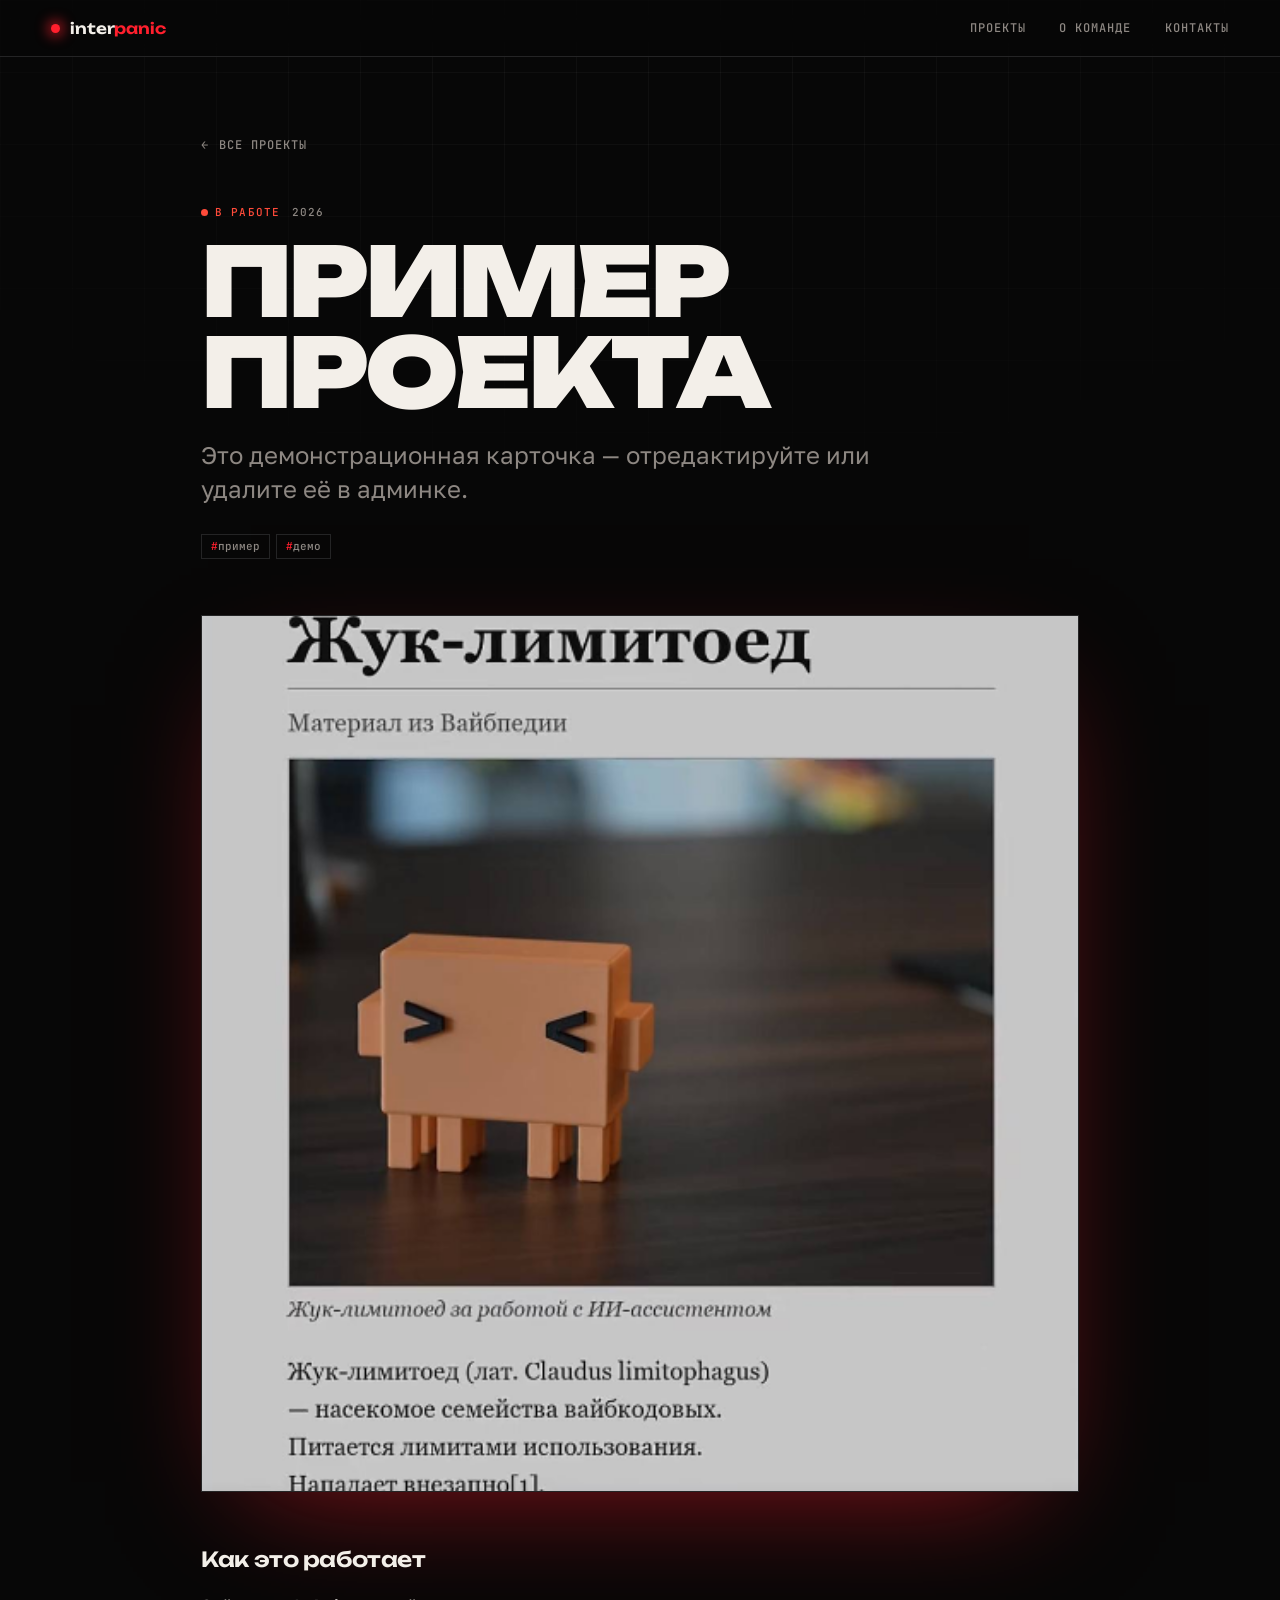
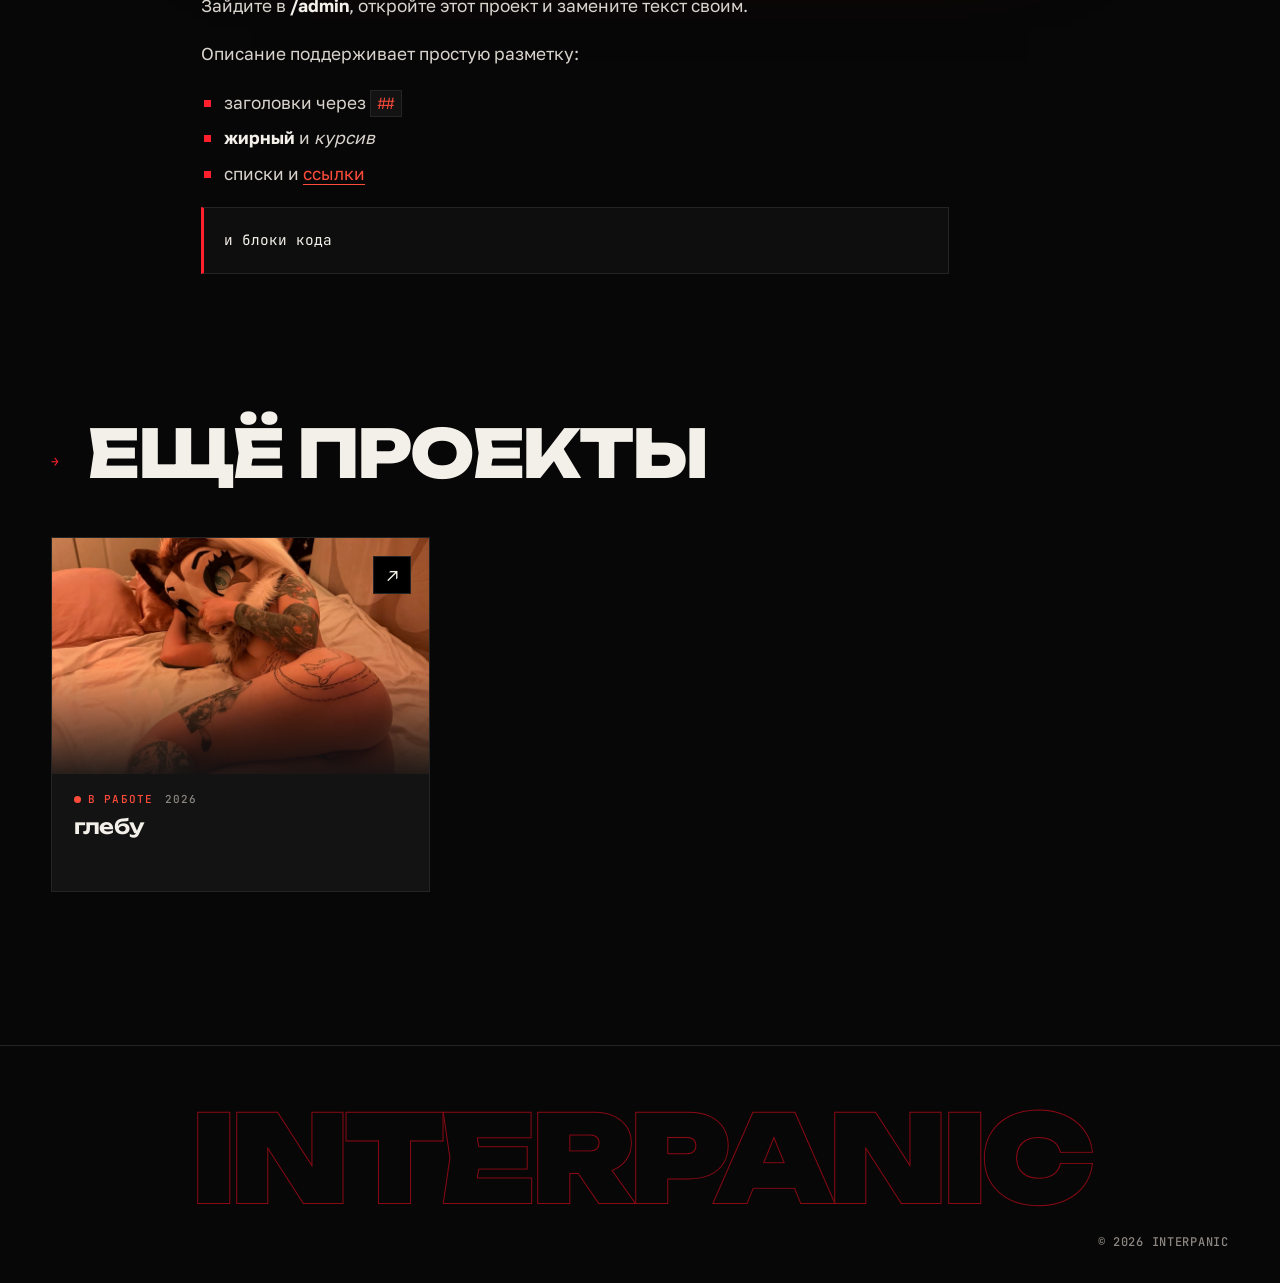
==== commit 84968607: "Обновление сайта 13.11.2026 10:42" ====
--- a/p/primer-proekta/index.html
+++ b/p/primer-proekta/index.html
@@ -40,7 +40,16 @@
 <ul><li>заголовки через <code>##</code></li><li><strong>жирный</strong> и <em>курсив</em></li><li>списки и <a href="https://example.com" target="_blank" rel="noopener noreferrer">ссылки</a></li></ul>
 <pre><code>и блоки кода</code></pre></div>
 </article>
-
+<section class="section"><div class="section-head"><h2><span class="idx">→</span>Ещё проекты</h2></div><div class="grid"><a class="card reveal" href="/p/glebu" data-tags="">
+  <div class="card-cover cv-2"><img src="/uploads/61e9c7fda7802b80e5bf3cedd6e33dcb.jpg" alt="" loading="lazy"></div>
+  <div class="card-body">
+    <div class="card-meta"><span class="status status-wip">В работе</span><span class="year">2026</span></div>
+    <h3>глебу</h3>
+    <p></p>
+    <ul class="tags"></ul>
+  </div>
+  <span class="card-arrow" aria-hidden="true">↗</span>
+</a></div></section>
 </main>
 <footer class="foot" id="contacts">
   <div class="foot-big" aria-hidden="true">interpanic</div>
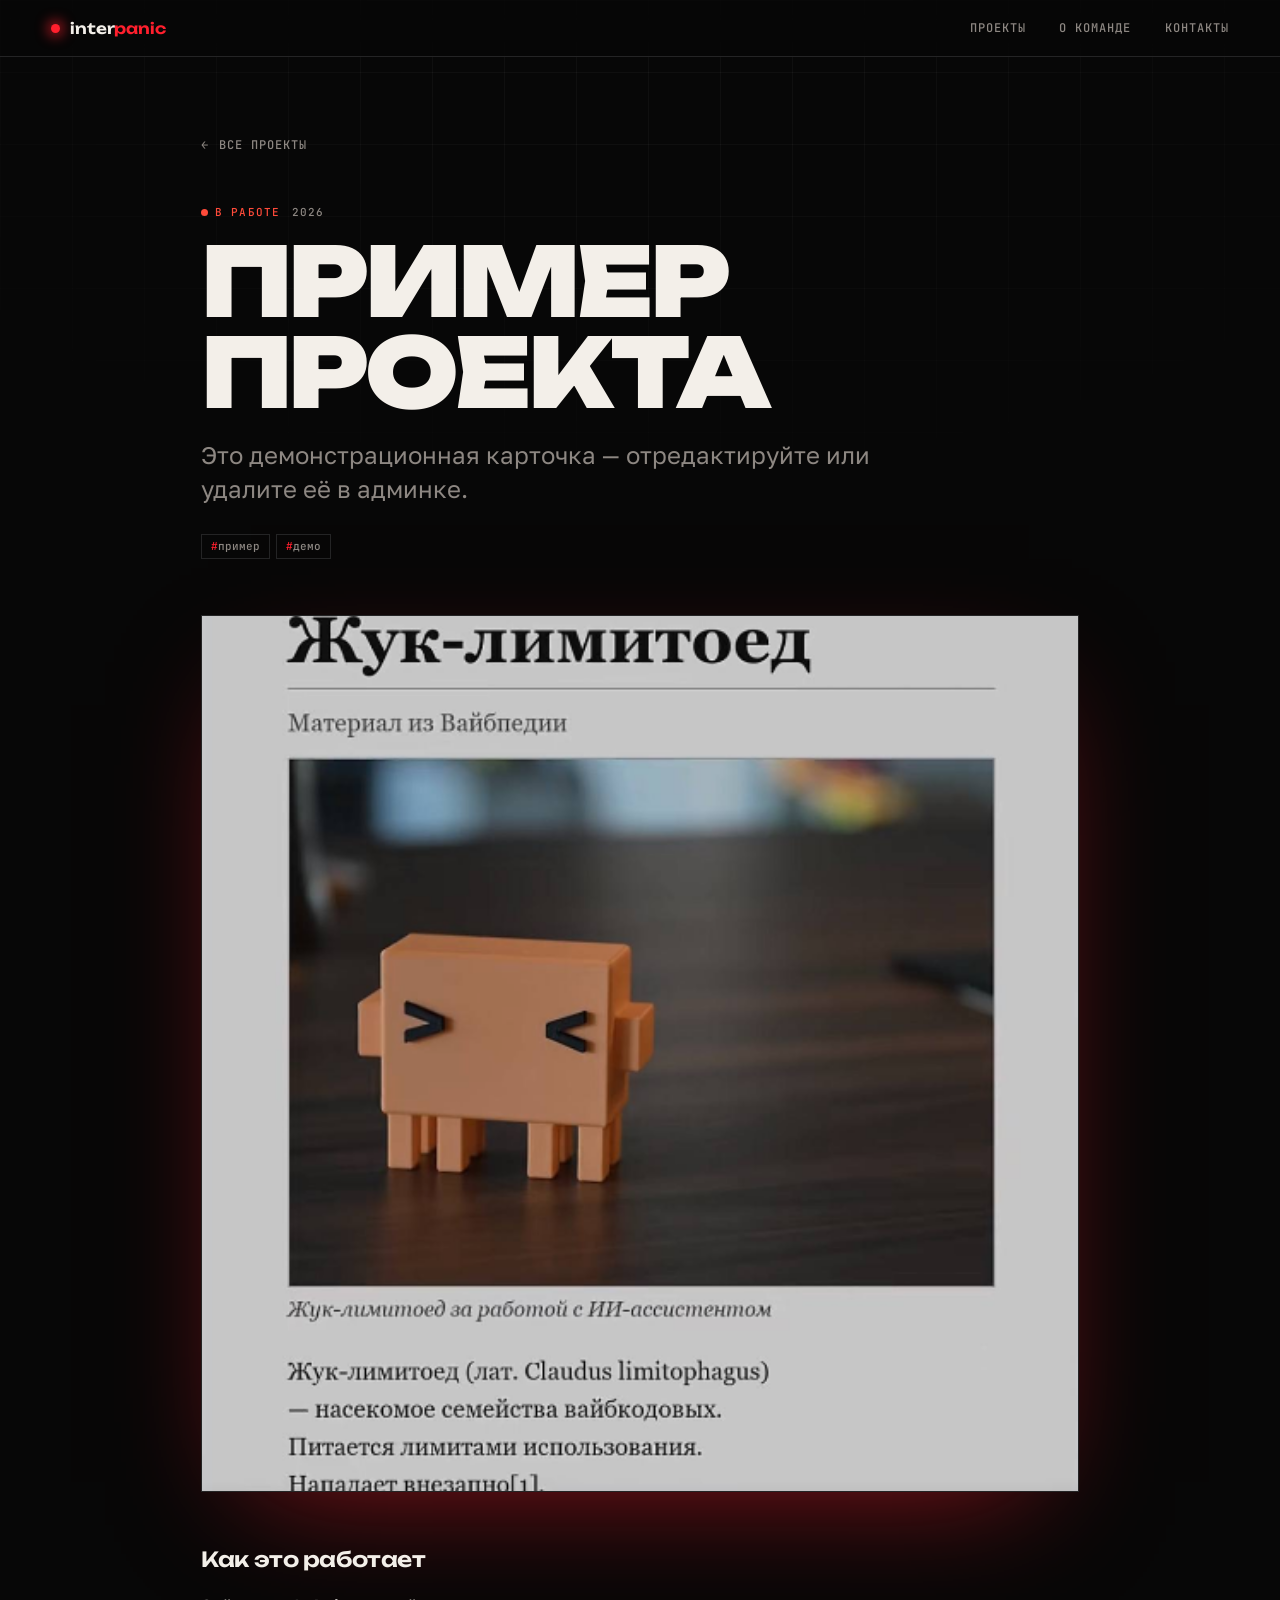
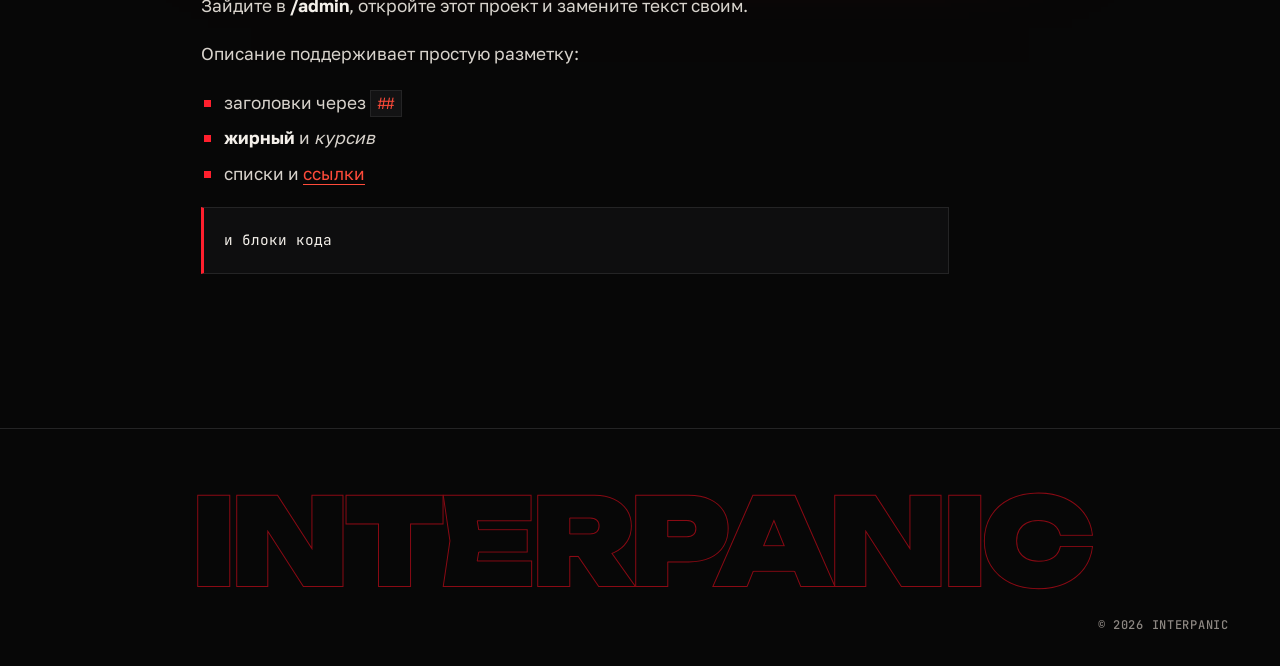
==== commit 41ddc144: "Обновление сайта 13.11.2026 10:44" ====
--- a/p/primer-proekta/index.html
+++ b/p/primer-proekta/index.html
@@ -40,16 +40,7 @@
 <ul><li>заголовки через <code>##</code></li><li><strong>жирный</strong> и <em>курсив</em></li><li>списки и <a href="https://example.com" target="_blank" rel="noopener noreferrer">ссылки</a></li></ul>
 <pre><code>и блоки кода</code></pre></div>
 </article>
-<section class="section"><div class="section-head"><h2><span class="idx">→</span>Ещё проекты</h2></div><div class="grid"><a class="card reveal" href="/p/glebu" data-tags="">
-  <div class="card-cover cv-2"><img src="/uploads/61e9c7fda7802b80e5bf3cedd6e33dcb.jpg" alt="" loading="lazy"></div>
-  <div class="card-body">
-    <div class="card-meta"><span class="status status-wip">В работе</span><span class="year">2026</span></div>
-    <h3>глебу</h3>
-    <p></p>
-    <ul class="tags"></ul>
-  </div>
-  <span class="card-arrow" aria-hidden="true">↗</span>
-</a></div></section>
+
 </main>
 <footer class="foot" id="contacts">
   <div class="foot-big" aria-hidden="true">interpanic</div>
